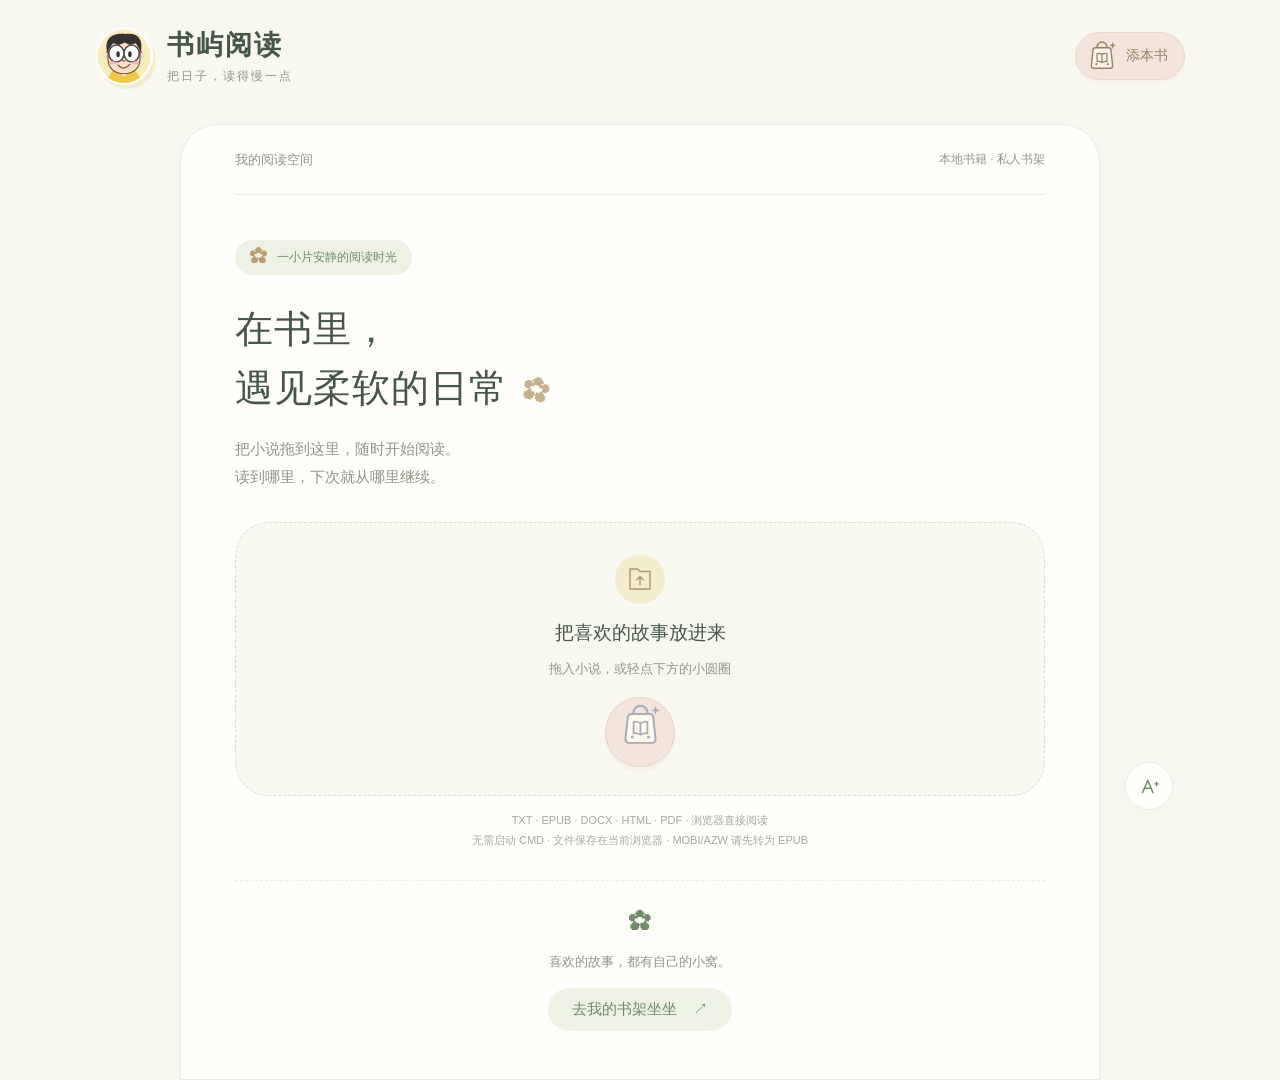
==== reader/index.html @ fbeed9b9 "Publish Shuyu browser-only novel reader with Shujian metadata snapshot" ====
<!doctype html><html lang="zh-CN"><head><meta charset="utf-8"><meta name="viewport" content="width=device-width,initial-scale=1"><title>书屿阅读</title><style>
:root{--bg:#f5f5f7;--page:#fff;--text:#323238;--muted:#919198;--line:#ededf0;--blue:#1b88ee;--hover:#f2f3f5;--width:860px}*{box-sizing:border-box}body{margin:0;background:var(--bg);color:var(--text);font:14px -apple-system,BlinkMacSystemFont,'Segoe UI','Microsoft YaHei',sans-serif}body.dark{--bg:#17181a;--page:#222326;--text:#bcbcc1;--muted:#73737b;--line:#303136;--hover:#2d2e32}body.paper{--bg:#e8e4db;--page:#f6f0e3;--text:#4d473e;--muted:#9b9284;--line:#e7dfce;--hover:#ede5d5}button,input,select{font:inherit;color:inherit}button{cursor:pointer;border:0;background:none}button:focus-visible,a:focus-visible{outline:2px solid var(--blue);outline-offset:4px}input,select{background:var(--page);border:1px solid var(--line);border-radius:6px;padding:11px}button:hover{color:var(--blue)}.topbar{height:72px;max-width:1200px;margin:auto;display:flex;align-items:center;justify-content:space-between;padding:0 32px;color:var(--muted)}.brand{font-size:22px;color:var(--text);font-weight:650;letter-spacing:2px;display:flex;align-items:center;gap:10px}.brand svg{color:#1687ed}.topnav{display:flex;gap:24px;align-items:center}.topnav button{padding:10px 0}.topnav .import{color:var(--blue)}#headerBook{max-width:320px;overflow:hidden;text-overflow:ellipsis;white-space:nowrap;font-size:13px}.sheet{max-width:var(--width);min-height:calc(100vh - 72px);margin:0 auto;background:var(--page);border:1px solid var(--line);border-bottom:0}.sheet-head{height:66px;margin:0 60px;border-bottom:1px solid var(--line);display:flex;align-items:center;justify-content:space-between;color:var(--muted);font-size:12px}.sheet-head span:last-child{font-size:11px}.welcome{padding:74px 72px 50px}.welcome h1{font-size:28px;letter-spacing:1px;font-weight:500;margin:0 0 24px}.welcome p{font-size:16px;line-height:2;color:var(--muted)}.dropzone{border:1px dashed #d6d8df;border-radius:10px;padding:42px 20px;text-align:center;margin:38px 0 18px;cursor:pointer;transition:.2s}.dropzone:hover{border-color:var(--blue);background:var(--hover)}.dropzone svg{color:#a7adb7;margin-bottom:12px}.dropzone b{display:block;font-size:17px;font-weight:500}.dropzone p{font-size:13px;margin:10px 0 20px}.primary{border-radius:24px;padding:12px 27px;background:var(--blue);color:white}.primary:hover{color:white;background:#087add}.format-hint{text-align:center;font-size:11px!important;color:var(--muted);line-height:1.8!important}.library-head{display:flex;align-items:center;justify-content:space-between;border-top:1px solid var(--line);padding:30px 0 20px;margin-top:40px}.library-head h2{font-size:17px;font-weight:500;margin:0}#filter{width:160px;border:0;background:var(--hover);padding:8px 12px;font-size:12px}#shelf{display:grid;grid-template-columns:repeat(3,1fr);gap:28px 22px}.card{min-width:0;position:relative}.cover{height:150px;width:110px;border-radius:2px 5px 5px 2px;background:#74858e;color:#fff;padding:22px 12px 16px 18px;font:19px/1.5 'SimSun',serif;box-shadow:2px 3px 7px #0002;border-left:5px solid #ffffff25;overflow:hidden;cursor:pointer}.card:nth-child(3n+2) .cover{background:#938576}.card:nth-child(3n) .cover{background:#78847a}.card p{font-size:11px;color:var(--muted);margin:12px 0}.card button{padding:0;margin-right:14px;font-size:12px}.card button:last-child{color:var(--muted)}.empty{grid-column:1/-1;color:var(--muted);font-size:13px;padding:10px 0 20px}.library-footer{display:flex;justify-content:space-between;margin-top:40px;color:var(--muted);font-size:12px}#status{font-size:12px;line-height:1.7;color:var(--blue)}#reader{display:none}.book-head{padding:44px 64px 6px}.book-head h2{font-size:25px;font-weight:500;line-height:1.6;margin:0 0 12px}.book-head p{font-size:12px;color:var(--muted)}article{padding:18px 64px 80px;white-space:pre-wrap;overflow-wrap:anywhere;font:20px/1.95 'Microsoft YaHei',sans-serif;letter-spacing:.5px}#rail{position:fixed;left:calc(50% + 458px);top:210px;display:flex;flex-direction:column;gap:16px}.rail-button{width:46px;height:46px;background:var(--page);border:1px solid var(--line);border-radius:50%;color:#8c8e96;display:grid;place-items:center;position:relative}.rail-button svg{width:21px;height:21px}.rail-button:after{content:attr(data-label);position:absolute;left:56px;white-space:nowrap;background:#32343a;color:white;padding:6px 9px;border-radius:4px;font-size:12px;opacity:0;pointer-events:none}.rail-button:hover:after{opacity:1}.reader-only{display:none}.reading .reader-only{display:grid}.reading #headerBook{display:block}.reading .home-only{display:none}#progressbar{height:2px;background:var(--blue);position:fixed;top:0;left:0;z-index:15;width:0}#bottomProgress{position:fixed;bottom:28px;left:calc(50% + 459px);font-size:11px;color:var(--muted);text-align:center;width:46px}.panel{position:fixed;top:90px;left:calc(50% + 120px);width:310px;max-height:75vh;overflow:auto;background:var(--page);border:1px solid var(--line);box-shadow:0 12px 50px #0002;border-radius:10px;z-index:22;padding:24px}.panel[hidden]{display:none}.panel-head{display:flex;justify-content:space-between;align-items:center;margin-bottom:24px;font-size:17px}.panel-head button{font-size:23px;color:var(--muted)}.settings-row{margin:22px 0}.settings-label{color:var(--muted);font-size:12px;margin-bottom:12px}.segmented{display:flex;background:var(--hover);border-radius:7px;padding:4px;gap:4px}.segmented button{flex:1;border-radius:5px;padding:9px}.segmented button:hover{background:var(--page)}.swatches{display:flex;gap:15px}.swatches button{border:1px solid #ccc;width:42px;height:42px;border-radius:50%}.swatches button:nth-child(1){background:white}.swatches button:nth-child(2){background:#f6f0e3}.swatches button:nth-child(3){background:#cfe4d3}.swatches button:nth-child(4){background:#222326}.setting-action{display:block;width:100%;padding:12px 0;text-align:left;border-top:1px solid var(--line)}#chapters button{display:block;text-align:left;width:100%;padding:13px 8px;border-bottom:1px solid var(--line);font-size:13px;line-height:1.7}#chapters button.active{color:var(--blue)}#toc{display:none}#searchPanel input{width:100%}#searchResults button{display:block;text-align:left;padding:14px 0;border-bottom:1px solid var(--line);font-size:13px;line-height:1.8;width:100%}dialog{border:1px solid var(--line);border-radius:12px;background:var(--page);color:var(--text);width:480px;max-width:90vw;padding:28px}dialog::backdrop{background:#0004}dialog h2{font-size:18px;font-weight:500}#notes>div{padding:18px 0;border-bottom:1px solid var(--line);font-size:14px;white-space:pre-wrap;line-height:1.8}#notes button{color:var(--blue);display:block;margin-top:8px}.toast{position:fixed;bottom:45px;left:50%;transform:translateX(-50%);background:#30323ce8;color:white;border-radius:24px;padding:12px 24px;z-index:100;font-size:13px;pointer-events:none;opacity:0;transition:.2s}.toast.show{opacity:1}.dragging:after{content:'松开，开始阅读';position:fixed;inset:16px;border:2px dashed #1b88ee;background:#eef6fff2;display:grid;place-items:center;font-size:26px;color:#1b88ee;z-index:99;border-radius:14px;pointer-events:none}body.green{--bg:#bed4c3;--page:#d3e6d7;--text:#334d3b;--line:#bbd3c1;--hover:#c3dbca}::selection{background:#b9dcff}#selectionNote{position:absolute;background:#333641;color:white;border-radius:8px;padding:10px 18px;z-index:25;box-shadow:0 4px 20px #0002}#selectionNote[hidden]{display:none}@media(min-width:1600px){.topbar{max-width:1400px}}@media(max-width:1100px){#rail{left:auto;right:15px}.sheet{margin-left:32px;margin-right:84px;max-width:none}#bottomProgress{left:auto;right:15px}.panel{left:auto;right:76px}.topbar{padding:0 30px}.welcome{padding:55px 45px}.sheet-head{margin:0 45px}}@media(max-width:650px){.topbar{height:58px;padding:0 18px}.brand{font-size:19px}.topnav{gap:17px;font-size:12px}#headerBook{display:none!important}.sheet{margin:0 0 65px;border:0;min-height:calc(100vh - 58px)}.sheet-head{height:50px;margin:0 24px}.welcome{padding:36px 24px}.welcome h1{font-size:24px}.welcome p{font-size:14px}.dropzone{padding:30px 12px}.book-head{padding:30px 24px 0}article{padding:16px 24px 50px;font-size:18px}#rail{left:0;right:0;top:auto;bottom:0;height:60px;flex-direction:row;justify-content:space-around;align-items:center;gap:0;background:var(--page);border-top:1px solid var(--line);z-index:20}.rail-button{width:40px;height:40px;border:0;background:none}.rail-button:after{display:none}#bottomProgress{display:none}.panel{top:auto;bottom:72px;right:12px;left:12px;width:auto;max-height:70vh}#shelf{gap:25px 12px}.cover{width:95px;height:135px;font-size:17px}.format-hint{font-size:10px!important}.library-footer{gap:15px;font-size:11px}}
.topbar{position:sticky;top:0;z-index:16;background:var(--bg);height:56px;max-width:none;padding:0 40px}.sheet{min-height:calc(100vh - 56px)}#rail{top:auto;bottom:90px}.panel#directoryPanel{top:0;bottom:0;right:0;left:auto;width:min(420px,90vw);max-height:100vh;border-radius:0;padding:32px;z-index:40}#backdrop{position:fixed;inset:0;background:#0007;z-index:35}#backdrop[hidden]{display:none}@media(max-width:650px){.topbar{padding:0 18px}#rail{bottom:0}.panel#directoryPanel{width:88vw}.sheet{min-height:calc(100vh - 56px)}} 
:root{--bg:#f7f8f2;--page:#ffffffd9;--text:#293d36;--muted:#87928b;--line:#e5e9df;--blue:#47775e;--hover:#e9f0e8}body.dark{--bg:#17251f;--page:#22342b;--text:#e2e9df;--muted:#a1b3a7;--line:#3b4a3f;--blue:#8db89c;--hover:#304739}body.paper{--blue:#8a7655}.brand svg{color:var(--blue)}.topnav .import{color:var(--blue)}.sheet{border-radius:28px 28px 0 0;box-shadow:0 12px 40px #29473206}.dropzone{border-radius:26px;border-color:#d6e1d0;background:var(--bg)}.welcome h1{font-family:'SimSun','Songti SC',serif;font-size:34px;letter-spacing:2px}.round-add{width:54px;height:54px;padding:0;border-radius:50%;font-size:32px;line-height:54px;background:var(--blue)}.primary:hover{background:var(--blue);filter:brightness(.95)}.top-add{width:38px;height:38px;border-radius:50%;background:var(--hover);font-size:25px!important;padding:0!important}.rail-button{background:var(--page);border-radius:50%;color:var(--muted)}.panel,dialog{border-radius:24px}.dragging:after{background:#f0f5edf2;color:var(--blue);border-color:var(--blue)}::selection{background:#cddfc6}.text-chunk{content-visibility:auto;contain-intrinsic-size:auto 18000px;white-space:pre-wrap}.text-chunk:first-child{content-visibility:visible}@media(max-width:650px){.sheet{border-radius:22px 22px 0 0}.welcome h1{font-size:28px}}
.topbar{max-width:1208px;margin:0 auto;height:100px;padding:0 24px;border-bottom:1px solid var(--line)}.brand{gap:13px;text-align:left;padding:0;letter-spacing:3px;font-size:25px;font-weight:700}.brandmark{width:46px;height:46px;border-radius:50%;display:grid;place-items:center;background:var(--blue);color:var(--bg);font:23px 'SimSun',serif;letter-spacing:0}.brandwords small{display:block;font-size:10px;font-weight:400;letter-spacing:2px;color:var(--muted);margin-top:4px}.sheet{margin-top:28px}.chapter-nav{display:flex;justify-content:space-between;align-items:center;gap:16px;margin:0 64px;padding:26px 0 55px;border-top:1px solid var(--line)}.chapter-nav button{background:var(--hover);padding:12px 22px;border-radius:30px;color:var(--blue)}.chapter-nav button:disabled{opacity:.35;cursor:default}.chapter-nav span{font-size:12px;color:var(--muted)}article{padding-bottom:38px}@media(max-width:650px){.topbar{height:84px;padding:0 22px}.brand{font-size:21px;letter-spacing:2px}.brandmark{width:40px;height:40px;font-size:21px}.brandwords small{font-size:9px;letter-spacing:1px}.sheet{margin-top:18px}.chapter-nav{margin:0 24px;padding-bottom:30px}.chapter-nav button{padding:10px 15px}.topnav{gap:12px}}
@font-face{font-family:ShuyuWenKai;src:url('https://raw.githubusercontent.com/google/fonts/main/ofl/lxgwwenkaitc/LXGWWenKaiTC-Regular.ttf') format('truetype');font-display:swap}@font-face{font-family:ShuyuNoto;src:url('https://raw.githubusercontent.com/google/fonts/main/ofl/notoserifsc/NotoSerifSC%5Bwght%5D.ttf') format('truetype');font-display:swap;font-weight:100 900}@font-face{font-family:ShuyuMaShan;src:url('https://raw.githubusercontent.com/google/fonts/main/ofl/mashanzheng/MaShanZheng-Regular.ttf') format('truetype');font-display:swap}article{white-space:normal}article p{margin:0 0 .8em;text-indent:var(--indent,2em);white-space:pre-wrap;content-visibility:auto;contain-intrinsic-size:auto 80px}article h3{font:inherit;font-weight:600;text-indent:0;margin:1.3em 0 .8em}
#shelf,#shujianGrid{display:grid;grid-template-columns:repeat(2,minmax(0,1fr));gap:18px}.card{display:flex;gap:18px;background:var(--page);border:1px solid var(--line);border-radius:25px;padding:20px;min-width:0;box-shadow:0 12px 40px #29473206}.cover{flex:0 0 96px;width:96px;height:144px;padding:0;display:grid;place-items:center;border:0;background:#e9eee5;color:var(--text);font-size:16px;overflow:hidden;border-radius:5px}.cover img{width:100%;height:100%;object-fit:cover}.card-info{min-width:0;flex:1}.card-info h3{font-size:15px;line-height:1.6;margin:0 0 7px;overflow-wrap:anywhere}.card-info p{font-size:11px;color:var(--muted);line-height:1.8;margin:5px 0 10px}.card-info button,.card-info a{display:inline-block;margin:5px 8px 0 0;font-size:11px;color:var(--blue);text-decoration:none}.catalog-pages{display:flex;justify-content:center;gap:20px;padding:30px;font-size:12px}.settings-row{display:block!important}.settings-label{display:block;margin-bottom:10px}.panel#settingsPanel{max-height:calc(100vh - 125px);overflow-y:auto}#fontPicker,#leadingPicker{display:block!important;min-height:42px;background:var(--hover);border-color:var(--line)}@media(max-width:800px){#shelf,#shujianGrid{grid-template-columns:1fr}.card{padding:18px}.panel#settingsPanel{max-height:70vh}}
.book-intro{display:-webkit-box;-webkit-line-clamp:3;-webkit-box-orient:vertical;overflow:hidden}.card{min-height:190px}.leading-slider{display:flex;align-items:center;gap:14px}.leading-slider #leadingPicker{appearance:none;-webkit-appearance:none;display:block;width:100%;min-height:0;height:6px;padding:0;border:0;border-radius:8px;background:linear-gradient(to right,var(--blue) 0%,var(--blue) var(--range-fill,38%),var(--hover) var(--range-fill,38%),var(--hover) 100%);cursor:pointer;flex:1}.leading-slider #leadingPicker::-webkit-slider-thumb{appearance:none;-webkit-appearance:none;width:18px;height:18px;border-radius:50%;background:var(--blue);border:3px solid var(--page);box-shadow:0 1px 5px #0002}.leading-slider #leadingPicker::-moz-range-thumb{width:13px;height:13px;border-radius:50%;background:var(--blue);border:3px solid var(--page)}#leadingValue{font-size:12px;color:var(--blue);white-space:nowrap;min-width:58px;text-align:right}.range-labels{display:flex;justify-content:space-between;color:var(--muted);font-size:10px;margin-top:14px}

/* Soft circular interface. These theme definitions intentionally take precedence. */
:root{--bg:#f8f8f1;--page:#fffefa;--text:#455548;--muted:#8c9787;--line:#e8ecdf;--blue:#708c68;--hover:#edf2e5;--petal:#f4e4dc;--sun:#f4edcd;--ui-font:'ShuyuWenKai','Microsoft YaHei',sans-serif}body{font-family:var(--ui-font);font-size:15px;background:var(--bg);color:var(--text)}body.paper{--bg:#f2eadb;--page:#fff7e9;--text:#625344;--muted:#a0917d;--line:#eadeca;--blue:#a8875e;--hover:#f1e5d1;--petal:#f4dfce;--sun:#f0e3bf}body.green{--bg:#e4eddf;--page:#f3f8ed;--text:#40553f;--muted:#85967d;--line:#dce7d4;--blue:#728e64;--hover:#e4efdc;--petal:#eae7d3;--sun:#e9edce}
.topbar{max-width:1150px;height:112px;border:0;padding:0 30px;background:var(--bg)}.brand{font-family:var(--ui-font);font-size:27px;letter-spacing:2px;font-weight:600;gap:14px}.brandmark{width:58px;height:58px;border-radius:50%;background:var(--hover);color:var(--blue);position:relative;border:1px solid var(--line);box-shadow:5px 4px 0 var(--sun)}.brandmark svg{color:inherit}.brandwords small{font-size:12px;letter-spacing:2px;margin-top:5px}.topnav{gap:14px}.topnav>button{background:var(--hover);padding:10px 22px;border-radius:40px;color:var(--blue);font-size:14px}.topnav .top-add{width:44px;height:44px;background:var(--petal);font-size:29px!important;color:var(--text);box-shadow:none}.topnav button:hover{transform:translateY(-2px)}#headerBook{font-size:14px;color:var(--muted)}.sheet{max-width:920px;border-radius:38px 38px 0 0;border:1px solid var(--line);margin-top:12px;box-shadow:0 12px 60px #576e3e05;overflow:hidden}.sheet-head{margin:0 54px;height:70px;font-size:13px}.sheet-head span:last-child{font-size:12px}.welcome{position:relative;padding:45px 54px 48px}.welcome-tag{display:inline-flex;align-items:center;gap:9px;font-size:12px;color:var(--blue);background:var(--hover);padding:7px 15px;border-radius:30px}.welcome-tag span{font-size:18px;color:#b69d72}.welcome h1{font-family:var(--ui-font);font-size:38px;line-height:1.55;letter-spacing:1px;margin:25px 0 17px;font-weight:500}.title-flower{font-size:27px;color:#c5b08f;display:inline-block;transform:rotate(15deg);margin-left:15px}.welcome>p{font-size:15px;line-height:1.9}.dropzone{border:1px dashed #d7dfc8;border-radius:34px;background:var(--bg);padding:31px 20px 28px;margin:30px 0 15px}.dropzone>svg{background:var(--sun);padding:10px;box-sizing:content-box;width:30px;height:30px;border-radius:50%;color:#a89c6f;margin-bottom:13px}.dropzone b{font-size:19px;font-weight:400}.dropzone p{font-size:13px;margin-bottom:15px}.round-add{background:var(--blue);width:52px;height:52px;line-height:52px;font-size:30px;box-shadow:0 5px 0 #435e3f10}.round-add:hover{transform:rotate(90deg);background:var(--blue)}.format-hint{font-size:11px!important;opacity:.8}.library-head{margin-top:32px;padding:28px 0 22px}.library-head h2{font-size:22px;font-weight:400}.library-head h2:before{content:'◌';color:var(--blue);margin-right:9px}#filter{border-radius:30px;padding:10px 16px;font-size:12px;background:var(--hover)}#shelf{gap:18px}.card{border-radius:28px;background:var(--page);padding:20px;gap:17px;transition:transform .2s,border-color .2s}.card:hover{transform:translateY(-3px);border-color:#cad8bd}.cover{border-radius:8px 14px 14px 8px;background:var(--hover);box-shadow:3px 4px 0 var(--hover);font-family:var(--ui-font)}.card-info h3{font-family:var(--ui-font);font-size:18px;font-weight:500}.card-info p{font-family:var(--ui-font);font-size:12px}.card-info button{border-radius:30px;padding:7px 12px;background:var(--hover);margin:7px 5px 0 0}.card-info button:last-child{background:none;padding:7px 5px;color:var(--muted)}.library-footer{font-size:12px}.library-footer button{border-radius:30px;background:var(--hover);padding:8px 15px}#metadataStatus{line-height:1.8}#metadataStatus+button{padding:7px 12px;border:1px dashed var(--line);border-radius:24px}.book-head{padding:38px 64px 4px}.book-head h2{font-family:var(--ui-font);font-size:28px;font-weight:500}.book-head p{font-family:var(--ui-font);font-size:13px}article{color:var(--text)}.chapter-nav button{font-family:var(--ui-font);border:1px solid var(--line);border-radius:40px;padding:13px 25px;font-size:15px}.rail-button{width:48px;height:48px;background:var(--page);border:1px solid var(--line);color:var(--blue);box-shadow:0 5px 15px #56683a06;transition:transform .2s,background .2s}.rail-button:hover{transform:translateY(-3px);background:var(--hover)}.rail-button svg{stroke-width:1.6;width:21px;height:21px}.rail-button:after{border-radius:24px;font-family:var(--ui-font);background:var(--text)}#rail{gap:15px;left:calc(50% + 485px);bottom:90px}#bottomProgress{left:calc(50% + 485px);width:48px}.panel{font-family:var(--ui-font);border-radius:30px;padding:26px;background:var(--page);border:1px solid var(--line);box-shadow:0 15px 50px #293c2912}.panel-head{font-size:22px;margin-bottom:24px}.panel-head button{border-radius:50%;background:var(--hover);width:32px;height:32px;font-size:22px;display:grid;place-items:center}.settings-row{padding:16px 0;margin:0;border-top:1px dashed var(--line)}.settings-label{font-size:13px;color:var(--muted);margin-bottom:13px}.segmented{border-radius:30px;padding:5px;background:var(--hover);gap:5px}.segmented button{border-radius:30px;font-size:16px}.segmented button:hover{background:var(--page)}#fontPicker{border-radius:25px;background:var(--hover);padding:12px 16px;font-size:14px;border:0}input[type=number]{border-radius:30px;background:var(--hover);border:0}.swatches{gap:16px}.swatches button{width:42px;height:42px;border:3px solid var(--page);outline:1px solid var(--line);box-shadow:0 3px 8px #00000008;transition:transform .2s}.swatches button:hover{transform:scale(1.12)}.swatches button:nth-child(1){background:#fffefa}.swatches button:nth-child(2){background:#f2e5cd}.swatches button:nth-child(3){background:#d4e5cb}.swatches button:nth-child(4){background:#000}.setting-action{border-radius:30px;border:0;background:var(--hover);padding:10px 17px;margin-top:10px;font-size:14px}.leading-slider #leadingPicker{height:7px}.leading-slider #leadingPicker::-webkit-slider-thumb{width:21px;height:21px;box-shadow:0 1px 8px #0002}.leading-slider output{font-size:13px}#searchPanel input{border-radius:26px;background:var(--hover);border:0}.toast{font-family:var(--ui-font)}#chapters button{border-radius:18px;border:0;padding:13px 16px;margin:4px 0;font-size:14px}#chapters button:hover{background:var(--hover)}.dragging:after{border-radius:40px;background:#f4f8f0f5;color:#708c68;border-color:#9aae8f}.reading .welcome-tag{display:none}
/* Pure black night theme: no green surfaces or green text. */
body.dark{--bg:#000;--page:#000;--text:#fff;--muted:#b7b7b7;--line:#272727;--blue:#fff;--hover:#171717;--petal:#1b1b1b;--sun:#181818;background:#000;color:#fff}body.dark .topbar,body.dark .sheet,body.dark article,body.dark .panel,body.dark .card{background:#000;color:#fff}body.dark .brandmark{background:#151515;color:#fff;border-color:#333;box-shadow:5px 4px 0 #202020}body.dark .topnav button,body.dark .topnav .import{background:#191919;color:#fff}body.dark .welcome-tag,body.dark .dropzone{background:#101010;color:#fff;border-color:#333}body.dark .title-flower,body.dark .welcome-tag span{color:#ccc}body.dark .dropzone>svg{background:#202020;color:#fff}body.dark .round-add{background:#fff;color:#000;box-shadow:none}body.dark .card:hover{border-color:#555}body.dark .rail-button{background:#101010;color:#fff;border-color:#333;box-shadow:none}body.dark .rail-button:hover{background:#232323}body.dark .rail-button:after{background:#fff;color:#000}body.dark .chapter-nav button{background:#171717;color:#fff}body.dark .setting-action,body.dark #fontPicker,body.dark #filter,body.dark .segmented,body.dark input{background:#171717;color:#fff}body.dark .settings-label,body.dark .book-head p,body.dark .card-info p{color:#b7b7b7}body.dark .swatches button{border-color:#000;outline-color:#555}body.dark .dragging:after{background:#000f;color:#fff;border-color:#777}body.dark ::selection{background:#555;color:#fff}body.dark #progressbar{background:#fff}
@media(min-width:1600px){.topbar{max-width:1150px}}@media(max-width:1150px){#rail{left:auto;right:16px}#bottomProgress{left:auto;right:16px}.sheet{margin-left:32px;margin-right:86px;max-width:none}}@media(max-width:650px){.topbar{height:95px;padding:0 22px}.brand{font-size:24px;gap:10px}.brandmark{width:49px;height:49px}.brandwords small{font-size:10px;letter-spacing:1px}.topnav>button{font-size:12px;padding:8px 13px}.topnav{gap:8px}.topnav .top-add{width:37px;height:37px}.sheet{margin:8px 10px 78px;border-radius:30px;border-bottom:1px solid var(--line)}.sheet-head{margin:0 24px;height:58px;font-size:12px}.sheet-head span:last-child{font-size:10px}.welcome{padding:30px 24px}.welcome h1{font-size:31px}.welcome-tag{font-size:11px}.welcome>p{font-size:14px}.dropzone{border-radius:28px;padding:26px 15px}.dropzone b{font-size:18px}.book-head{padding:28px 24px 4px}.book-head h2{font-size:25px}article{padding:16px 24px 30px}#rail{left:16px;right:16px;bottom:12px;height:58px;border-radius:35px;border:1px solid var(--line);background:var(--page);padding:0 10px;gap:0;box-shadow:0 4px 25px #00000008}.rail-button{border:0;background:none;box-shadow:none;width:42px;height:42px}body.dark #rail{background:#000;border-color:#333}body.dark .rail-button{background:none}.panel{border-radius:30px;bottom:84px;right:14px;left:14px}.panel#settingsPanel{max-height:70vh}.chapter-nav{margin:0 24px}.chapter-nav button{font-size:13px;padding:10px 17px}.card{border-radius:24px}.library-head h2{font-size:21px}.library-footer{gap:8px;font-size:10px}.library-footer button{font-size:11px;padding:6px 10px}}
@media(prefers-reduced-motion:reduce){*{scroll-behavior:auto!important;transition:none!important}}
#shelfPage[hidden]{display:none!important}.shelf-page-inner{padding:35px 54px 48px}.shelf-page-heading{text-align:center;padding:6px 0 20px}.shelf-page-heading>span{display:grid;place-items:center;margin:0 auto 16px;width:55px;height:55px;border-radius:50%;background:var(--sun);color:var(--blue);font-size:29px}.shelf-page-heading h1{font:34px/1.5 var(--ui-font);margin:0 0 10px;letter-spacing:2px;font-weight:500}.shelf-page-heading p{color:var(--muted);font-size:14px}.shelf-page-inner .library-head{margin-top:12px}.home-library-link{text-align:center;border-top:1px dashed var(--line);margin-top:30px;padding-top:28px;color:var(--muted)}.home-little-flower{color:var(--blue);font-size:23px}.home-library-link p{font-size:13px}.home-library-link button{background:var(--hover);color:var(--blue);padding:12px 24px;border-radius:30px}.home-library-link button span{margin-left:12px}.topnav .top-add{width:auto;height:48px!important;display:flex;align-items:center;gap:6px;padding:0 16px 0 8px!important;border-radius:30px;background:var(--petal);color:#9c7d65;border:1px solid #ead9cd;box-shadow:0 3px 0 #cfb9a31a}.top-add svg{width:36px;height:36px}.import-label{font-size:14px;white-space:nowrap;font-family:var(--ui-font)}.round-add{width:70px;height:70px;display:inline-grid;place-items:center;background:var(--petal);color:#9c7d65;border:1px solid #e4d2c3;--bag-fill:#fff9ee;box-shadow:0 5px 0 #dac8b326}.round-add svg{width:51px;height:51px}.round-add:hover{transform:rotate(-7deg) translateY(-2px);background:var(--petal)}body.dark .top-add,body.dark .round-add{--bag-fill:#151515;background:#191919;color:#fff;border-color:#444;box-shadow:none}.topnav .top-add:hover{transform:rotate(-3deg)}@media(max-width:650px){.shelf-page-inner{padding:26px 24px 35px}.shelf-page-heading h1{font-size:29px}.topnav .top-add{width:45px;height:45px!important;padding:0!important;justify-content:center}.top-add svg{width:34px;height:34px}.import-label{display:none}.round-add{width:65px;height:65px}.round-add svg{width:47px;height:47px}.shelf-page-inner .library-head{gap:10px}.shelf-page-inner #filter{width:140px}}

body.pink{--bg:#fff0f4;--page:#fff8fa;--text:#72535e;--muted:#aa8794;--line:#f1dce5;--blue:#c2879f;--hover:#f9e3ec;--petal:#f7d5e2;--sun:#f9e0e8}body.lavender{--bg:#f3effb;--page:#fcf9ff;--text:#625575;--muted:#9c8dac;--line:#e8dff2;--blue:#a38abd;--hover:#eee5f6;--petal:#e9dcf4;--sun:#f0e5f8}body.peach{--bg:#fff2e9;--page:#fffaf3;--text:#785e4f;--muted:#b29480;--line:#f0dfce;--blue:#c79a79;--hover:#faeada;--petal:#f8ddc9;--sun:#fae8cf}body.sky{--bg:#edf5fa;--page:#f8fcff;--text:#536a77;--muted:#8aa1b0;--line:#dceaf2;--blue:#89adbd;--hover:#e0eff5;--petal:#dceaf4;--sun:#e7f1f6}.swatches{display:grid;grid-template-columns:repeat(4,42px);gap:15px 20px}.swatches button:nth-child(4){background:#f6dce7}.swatches button:nth-child(5){background:#e6dbf3}.swatches button:nth-child(6){background:#f9e0cc}.swatches button:nth-child(7){background:#dcecf5}.swatches button:nth-child(8){background:#000}.swatches button[aria-pressed=true]{outline:2px solid var(--blue);outline-offset:3px}.leading-slider{gap:10px}.leading-slider input[type=range]{appearance:none;-webkit-appearance:none;width:100%;min-height:0!important;height:7px!important;padding:0!important;border:0;border-radius:10px;background:linear-gradient(to right,var(--blue) 0%,var(--blue) var(--range-fill,25%),var(--hover) var(--range-fill,25%),var(--hover) 100%);flex:1;min-width:0;cursor:pointer}.leading-slider input[type=range]::-webkit-slider-thumb{appearance:none;-webkit-appearance:none;width:21px;height:21px;border-radius:50%;background:var(--blue);border:3px solid var(--page);box-shadow:0 1px 8px #0002}.leading-slider input[type=range]::-moz-range-thumb{width:15px;height:15px;border-radius:50%;background:var(--blue);border:3px solid var(--page)}.leading-slider .range-number{width:77px!important;min-width:77px;flex:0 0 77px;padding:9px 8px;border:1px solid var(--line);border-radius:22px;font-size:13px;text-align:center;background:var(--hover);color:var(--text)}.range-unit{font-size:12px;color:var(--muted);white-space:nowrap}.range-number:focus{outline:2px solid var(--blue);outline-offset:2px}body.pink .topnav .top-add,body.pink .round-add{color:#b67591;--bag-fill:#fff9fb;border-color:#eed2df}body.lavender .topnav .top-add,body.lavender .round-add{color:#967bad;--bag-fill:#fcf8ff;border-color:#e3d4ee}body.sky .topnav .top-add,body.sky .round-add{color:#7d9eaf;--bag-fill:#f9fcff;border-color:#d3e4ed}.swatches button{position:relative}.swatches button:hover:after{content:attr(title);position:absolute;top:46px;left:50%;transform:translateX(-50%);white-space:nowrap;font-size:10px;color:var(--muted);z-index:2}
.swatches{grid-template-columns:repeat(4,minmax(0,1fr));gap:16px 10px;padding:3px 0 6px}.swatches button{width:100%;height:72px!important;border:0!important;outline:none!important;box-shadow:none!important;border-radius:16px!important;background:transparent!important;position:relative;display:flex;flex-direction:column;align-items:center;justify-content:flex-start;padding:0;gap:8px;transform:none!important}.swatches button:before{content:'';display:block;flex:0 0 38px;width:38px;height:38px;border-radius:50%;border:3px solid var(--page);outline:1px solid var(--line);box-shadow:0 2px 5px #00000008}.swatches button:after,.swatches button:hover:after{content:attr(aria-label);position:static;display:block;transform:none;white-space:nowrap;font-size:11px;line-height:18px;color:var(--muted);z-index:auto}.swatches button:nth-child(1):before{background:#fffefa}.swatches button:nth-child(2):before{background:#f2e5cd}.swatches button:nth-child(3):before{background:#d4e5cb}.swatches button:nth-child(4):before{background:#f6dce7}.swatches button:nth-child(5):before{background:#e6dbf3}.swatches button:nth-child(6):before{background:#f9e0cc}.swatches button:nth-child(7):before{background:#dcecf5}.swatches button:nth-child(8):before{background:#000}.swatches button[aria-pressed=true]:before{outline:2px solid var(--blue);outline-offset:2px}.swatches button[aria-pressed=true]:after{color:var(--blue)}.swatches button:hover:before{outline:2px solid var(--blue)}
.character-avatar{overflow:hidden;background:none!important;box-shadow:3px 4px 0 var(--sun);padding:0;border:2px solid var(--page)}.character-avatar svg{width:100%;height:100%;display:block}.shelf-page-inner .library-head{border:0;background:var(--hover);border-radius:26px;padding:15px 18px;gap:15px;margin:15px 0 22px;flex-wrap:wrap}.shelf-tools-title{display:flex;align-items:center;gap:9px;flex-wrap:wrap}.shelf-tools-title h2{font:18px var(--ui-font);margin:0}.shelf-tools-title h2:before{display:none}.shelf-dot{width:9px;height:9px;border-radius:50%;background:var(--blue);box-shadow:0 0 0 4px var(--page);margin:0 4px}.book-count{font-size:11px;color:var(--blue);background:var(--page);padding:4px 11px;border-radius:24px;white-space:nowrap}.shelf-page-inner #filter{background:var(--page);border:1px solid var(--line);font-size:12px;width:166px}.shelf-page-inner #filter::placeholder{color:var(--muted)}@media(max-width:650px){.shelf-page-inner .library-head{padding:14px;border-radius:24px}.shelf-page-inner #filter{width:100%}.shelf-tools-title h2{font-size:17px}}
</style></head><body><div id="backdrop" hidden onclick="closePanels()"></div><div id="progressbar"></div><header class="topbar"><button class="brand" onclick="home()" aria-label="返回首页"><span class="brandmark character-avatar"><svg xmlns="http://www.w3.org/2000/svg" viewBox="0 0 64 64" role="img" aria-label="大雄头像"><circle cx="32" cy="32" r="31" fill="#f8edbd"/><path d="M12 64c1-12 9-18 20-18s19 6 20 18" fill="#f0c64a"/><path d="m24 49 8 7 8-7" fill="white"/><ellipse cx="12" cy="31" rx="4" ry="6" fill="#ffdbc1"/><ellipse cx="52" cy="31" rx="4" ry="6" fill="#ffdbc1"/><path d="M13 24c0-14 38-15 38 0v11c0 12-8 18-19 18S13 47 13 35z" fill="#ffdfc7" stroke="#654e48" stroke-width="1.3"/><path d="M12 27C8 9 21 4 34 6c15-2 21 7 18 21l-6-10-7 2-6-3-7 3-7-2z" fill="#37312f"/><g fill="white" stroke="#4d4543" stroke-width="1.7"><ellipse cx="23" cy="29" rx="9" ry="10"/><ellipse cx="41" cy="29" rx="9" ry="10"/><path d="M14 27h-3m21 1h1m17-1h3"/></g><ellipse cx="25" cy="30" rx="2" ry="3.6" fill="#302a29"/><ellipse cx="39" cy="30" rx="2" ry="3.6" fill="#302a29"/><path d="M31 34q-3 4 2 4m-8 5q7 7 14-1" fill="none" stroke="#74534c" stroke-width="1.5" stroke-linecap="round"/><ellipse cx="18" cy="40" rx="4" ry="2" fill="#f5b3a3"/><ellipse cx="46" cy="40" rx="4" ry="2" fill="#f5b3a3"/></svg></span><span class="brandwords">书屿阅读<small>把日子，读得慢一点</small></span></button><span id="headerBook"></span><nav class="topnav"><button class="import top-add" aria-label="导入书籍" title="给书架添一本小故事" onclick="$('file').click()"><svg viewBox="0 0 44 44" fill="none" aria-hidden="true"><path d="M16 13v-2a6 6 0 0 1 12 0v2" stroke="currentColor" stroke-width="1.8" stroke-linecap="round"/><path d="M11 15a3 3 0 0 1 3-3h16a3 3 0 0 1 3 3l2 19a3 3 0 0 1-3 3H12a3 3 0 0 1-3-3z" fill="var(--bag-fill,#fff8ed)" stroke="currentColor" stroke-width="1.7"/><path d="M16 19c2-1 4 0 6 1 2-1 4-2 6-1v10c-2-1-4 0-6 1-2-1-4-2-6-1zM22 20v10" stroke="currentColor" stroke-width="1.5" stroke-linejoin="round"/><circle cx="15" cy="32" r="1.3" fill="currentColor"/><circle cx="29" cy="32" r="1.3" fill="currentColor"/><path d="m35 5 1 3 3 1-3 1-1 3-1-3-3-1 3-1z" fill="currentColor"/></svg><span class="import-label">添本书</span></button></nav></header><input type="file" id="file" multiple hidden accept=".txt,.md,.html,.htm,.json,.epub,.docx,.pdf,.mobi,.azw,.azw3,.rtf,.fb2"><main class="sheet"><section id="library"><div class="sheet-head"><span>我的阅读空间</span><span>本地书籍 · 私人书架</span></div><div class="welcome"><div class="welcome-tag"><span>✿</span> 一小片安静的阅读时光</div><h1>在书里，<br>遇见柔软的日常<span class="title-flower">✿</span></h1><p>把小说拖到这里，随时开始阅读。<br>读到哪里，下次就从哪里继续。</p><div class="dropzone" onclick="$('file').click()" role="button" tabindex="0" onkeydown="if(event.key==='Enter'||event.key===' '){event.preventDefault();$('file').click()}"><svg width="42" height="42" viewBox="0 0 24 24" fill="none" stroke="currentColor" stroke-width="1.2"><path d="M4 4h6l2 2h8v14H4zM12 10v7m-3-4 3-3 3 3"/></svg><b>把喜欢的故事放进来</b><p>拖入小说，或轻点下方的小圆圈</p><button class="primary round-add" aria-label="添加小说" onclick="event.stopPropagation();$('file').click()"><svg viewBox="0 0 44 44" fill="none" aria-hidden="true"><path d="M16 13v-2a6 6 0 0 1 12 0v2" stroke="currentColor" stroke-width="1.8" stroke-linecap="round"/><path d="M11 15a3 3 0 0 1 3-3h16a3 3 0 0 1 3 3l2 19a3 3 0 0 1-3 3H12a3 3 0 0 1-3-3z" fill="var(--bag-fill,#fff8ed)" stroke="currentColor" stroke-width="1.7"/><path d="M16 19c2-1 4 0 6 1 2-1 4-2 6-1v10c-2-1-4 0-6 1-2-1-4-2-6-1zM22 20v10" stroke="currentColor" stroke-width="1.5" stroke-linejoin="round"/><circle cx="15" cy="32" r="1.3" fill="currentColor"/><circle cx="29" cy="32" r="1.3" fill="currentColor"/><path d="m35 5 1 3 3 1-3 1-1 3-1-3-3-1 3-1z" fill="currentColor"/></svg></button></div><p class="format-hint">TXT · EPUB · DOCX · HTML · PDF · 浏览器直接阅读<br>无需启动 CMD · 文件保存在当前浏览器 · MOBI/AZW 请先转为 EPUB</p><div id="status" role="status"></div><div class="home-library-link"><span class="home-little-flower">✿</span><p>喜欢的故事，都有自己的小窝。</p><button onclick="showShelf()">去我的书架坐坐 <span>↗</span></button></div></div></section><section id="shelfPage" hidden><div class="sheet-head"><span>我的私人书架</span><button onclick="home()">← 回首页</button></div><div class="shelf-page-inner"><div class="shelf-page-heading"><span>✿</span><h1>故事的小窝</h1><p>每一本喜欢的书，都好好放在这里。</p></div><div class="library-head"><div class="shelf-tools-title"><span class="shelf-dot"></span><h2>藏好的故事</h2></div><input id="filter" placeholder="搜索书架" aria-label="搜索书架" oninput="draw()"></div><div style="display:flex;align-items:center;gap:12px;font-size:11px;color:var(--muted);margin-bottom:18px"><span id="metadataStatus" role="status">正在检查书间数据连接…</span><button onclick="matchBookCovers()" style="color:var(--blue)">重新匹配封面与简介</button></div><div id="shelf"></div><div class="library-footer"><span>书籍与阅读记录保存在当前浏览器</span><button onclick="backup()">备份书架 ↗</button></div></div></section><section id="reader"><div class="sheet-head"><span id="chapterLabel">正文</span><span id="readingInfo"></span></div><div class="book-head"><h2 id="title"></h2><p id="chapterMeta"></p></div><article id="text"></article><nav class="chapter-nav" aria-label="章节翻页"><button id="previousChapter" onclick="turnChapter(-1)">← 上一章</button><span id="chapterNumber"></span><button id="nextChapter" onclick="turnChapter(1)">下一章 →</button></nav></section></main><nav id="rail" aria-label="阅读工具"><button class="rail-button reader-only" data-label="目录" aria-label="目录" onclick="togglePanel('directoryPanel')" data-icon="list"></button><button class="rail-button reader-only" data-label="搜索" aria-label="搜索正文" onclick="togglePanel('searchPanel')" data-icon="search"></button><button class="rail-button" data-label="阅读设置" aria-label="阅读设置" onclick="togglePanel('settingsPanel')" data-icon="settings"></button><button class="rail-button reader-only" data-label="回到顶部" aria-label="回到顶部" onclick="goTop()" data-icon="up"></button></nav><div id="bottomProgress" class="reader-only">0%</div><section class="panel" id="directoryPanel" hidden><div class="panel-head">目录<button onclick="closePanels()" aria-label="关闭目录">×</button></div><select id="toc" aria-label="章节"></select><div id="chapters"></div></section><section class="panel" id="searchPanel" hidden><div class="panel-head">搜索正文<button onclick="closePanels()" aria-label="关闭搜索">×</button></div><input id="find" placeholder="输入关键词，按回车搜索" aria-label="搜索正文" onkeydown="if(event.key==='Enter')searchText(this.value)"><div id="searchResults"></div></section><section class="panel" id="settingsPanel" hidden><div class="panel-head"><span>✿ 阅读小偏好</span><button onclick="closePanels()" aria-label="关闭设置">×</button></div><div class="settings-row"><div class="settings-label">字号 <span id="fontValue">20</span></div><div class="segmented"><button onclick="resize(-1)">A−</button><button onclick="setFont(20)">默认</button><button onclick="resize(1)">A＋</button></div></div><div class="settings-row"><div class="settings-label">今天想用哪种底色</div><div class="swatches"><button onclick="setTheme('')" aria-label="白色" title="奶白日光"></button><button onclick="setTheme('paper')" aria-label="纸页" title="暖暖纸页"></button><button onclick="setTheme('green')" aria-label="护眼" title="薄荷护眼"></button><button onclick="setTheme('pink')" aria-label="浅粉" title="草莓奶昔"></button><button onclick="setTheme('lavender')" aria-label="淡紫" title="薰衣草"></button><button onclick="setTheme('peach')" aria-label="蜜桃" title="蜜桃乌龙"></button><button onclick="setTheme('sky')" aria-label="雾蓝" title="晴空"></button><button onclick="setTheme('dark')" aria-label="夜间" title="纯黑夜间"></button></div><select id="theme" hidden><option value="">白色</option><option value="paper">纸页</option><option value="green">护眼</option><option value="pink">浅粉</option><option value="lavender">淡紫</option><option value="peach">蜜桃</option><option value="sky">雾蓝</option><option value="dark">夜间</option></select></div><div class="settings-row"><div class="settings-label">阅读字体（可下拉选择）</div><select id="fontPicker" aria-label="阅读字体" onchange="setTypeface(this.value)" style="width:100%"><option value="sans">微软雅黑</option><option value="serif">宋体</option><option value="kai">楷体</option><option value="fang">仿宋</option><option value="wenkai">霞鹜文楷 TC · 本地字体</option><option value="noto">Noto Serif SC · 本地字体</option><option value="mashan">马善政楷书 · 本地字体</option></select></div><div class="settings-row"><div class="settings-label">行间距</div><div class="leading-slider"><input id="leadingPicker" aria-label="行间距" type="range" min="1" max="3.5" step="0.01" value="1.95" oninput="setLeading(this.value)"><input id="leadingNumber" class="range-number" aria-label="行间距数值" type="number" min="1" max="3.5" step="0.01" value="1.95" oninput="syncNumber('leading',this.value)" onchange="setLeading(this.value)"><span class="range-unit">倍</span></div><div class="range-labels"><span>紧凑 1.00</span><span>宽松 3.50</span></div></div><div class="settings-row"><label class="settings-label" for="indentChars">首行缩进（字符）</label><div class="leading-slider"><input id="indentSlider" aria-label="首行缩进滑条" type="range" min="0" max="8" step="0.1" value="2" oninput="setIndent(this.value)"><input id="indentChars" class="range-number" aria-label="首行缩进字符数" type="number" min="0" max="8" step="0.1" value="2" oninput="syncNumber('indent',this.value)" onchange="setIndent(this.value)"><span class="range-unit">字</span></div><div class="range-labels"><span>不缩进 0</span><span>8 字</span></div></div><button class="setting-action" onclick="speak()">朗读 / 停止朗读</button><button class="setting-action" onclick="exportTxt()">导出本书 TXT</button></section><div id="toast" class="toast" role="status"></div><script src="./vendor/jszip.min.js"></script><script>
/* ==========================================================================
   书屿阅读 — 阅读内核
   针对超大 TXT（几十 MB / 上百万行）做了三件事：
   1. 导入时清洗 HTML 标签（<br/> 变换行，其余标签去掉，实体解码）；
   2. 章节识别失败或单章过大时，按行切成若干"分段"，一次只渲染一小块；
   3. 正文与书籍信息分表存储，翻页保存只写进度，不再每次重写十几 MB。
   ========================================================================== */

var $ = function (id) { return document.getElementById(id); };

var PAGE_SIZE = 30000;      // 单段最多渲染的字符数
var MAX_PART_LINES = 800;   // 单段最多渲染的行数
var MAX_LINE_CHARS = 1200;  // 单行超长时强制折行，避免一个 <p> 里塞几十万字
var DB_NAME = 'mohai-reader';
var DB_VERSION = 2;
var db = null;
var books = [];
var current = null;
var chapterList = [];
var chapterIndex = 0;
var dbLoaded = false;
var font = Number(localStorage.mohaiFont) || 20;
var saveTimer = null;

/* ------------------------------------------------------------------ 存储 */

function upgradeDatabase(req, event) {
  var d = req.result;
  var tx = req.transaction;
  if (!d.objectStoreNames.contains('books')) d.createObjectStore('books', { keyPath: 'id' });
  if (!d.objectStoreNames.contains('contents')) d.createObjectStore('contents', { keyPath: 'id' });
  if (event.oldVersion === 1) {
    try { $('status').textContent = '正在整理书架数据（首次升级，请稍候）…'; } catch (e) { }
    /* 旧版把整本正文塞在 books 记录里，升级时搬到 contents，避免每次翻页重写十几 MB */
    var store = tx.objectStore('books');
    var contents = tx.objectStore('contents');
    var cursor = store.openCursor();
    cursor.onsuccess = function () {
      var c = cursor.result;
      if (!c) return;
      var value = c.value;
      if (value && typeof value.content === 'string') {
        contents.put({ id: value.id, text: value.content });
        delete value.content;
        c.update(value);
      }
      c.continue();
    };
  }
}

var openDB = new Promise(function (resolve, reject) {
  var req = indexedDB.open(DB_NAME, DB_VERSION);
  req.onupgradeneeded = function (e) { upgradeDatabase(req, e); };
  req.onsuccess = function () { resolve(req.result); };
  req.onerror = function () { reject(req.error || new Error('书架无法打开')); };
  req.onblocked = function () { reject(new Error('书架被其它标签页占用，请关闭其它阅读页后刷新')); };
});

var ready = openDB.then(function (d) {
  db = d;
  return new Promise(function (resolve, reject) {
    var req = db.transaction('books').objectStore('books').getAll();
    req.onsuccess = function () {
      books = req.result || [];
      dbLoaded = true;
      document.dispatchEvent(new Event('shuyu-books-ready'));
      draw();
      var last = books.filter(function (b) { return b.id === localStorage.shuyuLast; })[0];
      if (location.hash === '#shelf') showShelf();
      else if (last) read(last);
      else $('status').textContent = '';
      resolve();
    };
    req.onerror = function () { reject(req.error); };
  });
}).catch(function (e) {
  toast('书架存储不可用：' + (e && e.message ? e.message : e));
  throw e;
});

function idbPut(store, value) {
  return new Promise(function (resolve, reject) {
    var tx = db.transaction(store, 'readwrite');
    tx.objectStore(store).put(value);
    tx.oncomplete = function () { resolve(); };
    tx.onerror = function () { reject(tx.error); };
  });
}

function idbGet(store, key) {
  return new Promise(function (resolve, reject) {
    var tx = db.transaction(store);
    var req = tx.objectStore(store).get(key);
    tx.oncomplete = function () { resolve(req.result); };
    tx.onerror = function () { reject(tx.error); };
  });
}

function idbDelete(store, key) {
  return new Promise(function (resolve, reject) {
    var tx = db.transaction(store, 'readwrite');
    tx.objectStore(store).delete(key);
    tx.oncomplete = function () { resolve(); };
    tx.onerror = function () { reject(tx.error); };
  });
}

/* 只保存书籍信息与进度，正文永远不进 books 表 */
function save(b) {
  if (!db) return Promise.reject(new Error('书架还没准备好'));
  var meta = {};
  for (var k in b) if (k !== 'content') meta[k] = b[k];
  return idbPut('books', meta);
}

function saveContent(id, text) {
  if (!db) return Promise.reject(new Error('书架还没准备好'));
  return idbPut('contents', { id: id, text: text });
}

function loadContent(id) {
  if (!db) return Promise.resolve(undefined);
  return idbGet('contents', id).then(function (rec) { return rec ? rec.text : undefined; });
}

function scheduleSave(delay) {
  if (!current) return;
  clearTimeout(saveTimer);
  saveTimer = setTimeout(function () {
    var b = current;
    if (b) save(b).catch(error);
  }, delay || 900);
}

/* ------------------------------------------------------------------ 文本清洗 */

/* 把 TXT 里混进来的 HTML 标签处理掉：<br> 当换行，块级标签当换行，
   行内标签直接删除，常见实体解码，顺便统一换行符与空行。 */
function sanitizeText(input) {
  if (typeof input !== 'string' || !input) return '';
  var t = input;
  if (t.charCodeAt(0) === 0xfeff) t = t.slice(1);
  var dirty = t.indexOf('<') >= 0 || t.indexOf('&') >= 0 || t.indexOf('\r') >= 0 || t.indexOf('\u200b') >= 0;
  if (!dirty) return t;

  t = t.replace(/\r\n?/g, '\n');
  t = t.replace(/<script[\s\S]*?<\/script>/gi, '');
  t = t.replace(/<style[\s\S]*?<\/style>/gi, '');
  t = t.replace(/<!--[\s\S]*?-->/g, '');
  /* 行尾的 <br/> 是多余的（本来就要换行），先删掉，免得每段之间多一个空行 */
  t = t.replace(/[ \t\u3000]*<br\s*\/?>[ \t]*(?=\n|$)/gi, '');
  t = t.replace(/<br\s*\/?>/gi, '\n');
  /* 块级标签 -> 换行 */
  t = t.replace(/<\/?(?:p|div|h[1-6]|hr|li|ul|ol|dl|dt|dd|tr|table|tbody|thead|tfoot|section|article|blockquote|pre|center|figure|figcaption|header|footer|nav|main|aside)\b[^>]{0,200}>/gi, '\n');
  /* 行内标签 -> 直接去掉 */
  t = t.replace(/<\/?(?:span|b|i|u|em|strong|font|a|img|sup|sub|small|big|s|strike|del|ins|code|kbd|mark|label|button|input|td|th|caption|ruby|rt|rp)\b[^>]{0,200}>/gi, '');
  /* 剩下的畸形标签（如 <SPAN 没有右尖括号以外的情况）再兜一次底 */
  t = t.replace(/<\/?[a-z][a-z0-9]{0,11}(?:\s[^>]{0,200})?\/?>/gi, '');

  t = t.replace(/&nbsp;/gi, ' ')
       .replace(/&lt;/gi, '<')
       .replace(/&gt;/gi, '>')
       .replace(/&quot;/gi, '"')
       .replace(/&(?:#39|apos);/gi, "'")
       .replace(/&amp;/gi, '&');
  t = t.replace(/&#(\d{1,7});/g, function (m, d) {
    var c = parseInt(d, 10);
    return c > 0 && c < 0x110000 ? String.fromCodePoint(c) : m;
  });
  t = t.replace(/&#x([0-9a-f]{1,6});/gi, function (m, h) {
    var c = parseInt(h, 16);
    return c > 0 && c < 0x110000 ? String.fromCodePoint(c) : m;
  });

  t = t.replace(/[\u200b-\u200f\ufeff]/g, '');
  t = t.replace(/[ \t\u3000]+(?=\n)/g, '');
  t = t.replace(/\n{3,}/g, '\n\n');
  return t;
}

/* ------------------------------------------------------------------ 章节 */

var CHAPTER_RE = /^[\u3000 \t]*(第[零〇一二两三四五六七八九十百千万两\d]{1,12}[章节回卷部篇集][^\n]{0,60}|序章[^\n]{0,50}|楔子[^\n]{0,50}|尾声[^\n]{0,50}|番外[^\n]{0,50}|后记[^\n]{0,50})[\u3000 \t]*$/gm;

/* 把一段正文按行切成若干块，每块不超过 PAGE_SIZE 字符 / MAX_PART_LINES 行 */
function splitChapter(content, start, end, title, out) {
  var pieces = [];
  var s = start, chars = 0, lines = 0, i = start;
  while (i < end) {
    var j = content.indexOf('\n', i);
    if (j < 0 || j > end) j = end;
    chars += j - i + 1;
    lines++;
    if (chars >= PAGE_SIZE || lines >= MAX_PART_LINES) {
      var cut = j > s ? j : Math.min(end, s + PAGE_SIZE);
      pieces.push([s, cut]);
      s = cut;
      chars = 0;
      lines = 0;
    }
    i = j >= end ? end : j + 1;
  }
  if (s < end) pieces.push([s, end]);
  if (!pieces.length) pieces.push([start, end]);
  if (pieces.length === 1) {
    out.push({ title: title, start: pieces[0][0], end: pieces[0][1] });
    return;
  }
  for (var k = 0; k < pieces.length; k++) {
    out.push({
      title: title + '（' + (k + 1) + '/' + pieces.length + '）',
      start: pieces[k][0],
      end: pieces[k][1]
    });
  }
}

function parseChapters(content) {
  var list = [];
  var m;
  CHAPTER_RE.lastIndex = 0;
  while ((m = CHAPTER_RE.exec(content))) list.push({ title: m[1].trim(), start: m.index });
  if (!list.length) {
    list.push({ title: '正文', start: 0 });
  } else if (list[0].start > 0 && content.slice(0, list[0].start).trim()) {
    list.unshift({ title: '前言', start: 0 });
  } else {
    list[0].start = 0;
  }
  var out = [];
  var paginated = false;
  for (var i = 0; i < list.length; i++) {
    var end = i + 1 < list.length ? list[i + 1].start : content.length;
    var before = out.length;
    splitChapter(content, list[i].start, end, list[i].title, out);
    if (out.length - before > 1) paginated = true;
  }
  out.paginated = paginated;
  return out;
}

/* ------------------------------------------------------------------ 书架 */

function el(tag, text) {
  var e = document.createElement(tag);
  e.textContent = text;
  return e;
}

function coverURL(url) {
  if (!url) return '';
  if (url.indexOf('/covers/') === 0) return '';
  if (url.indexOf('https://') === 0 || url.indexOf('data:image/') === 0) return url;
  return '';
}

function draw() {
  if ($('bookCount')) $('bookCount').textContent = '';
  $('shelf').replaceChildren();
  var keyword = $('filter').value;
  for (var i = 0; i < books.length; i++) {
    let b = books[i];
    if (keyword && b.title.indexOf(keyword) < 0) continue;
    let card = el('div', '');
    card.className = 'card';
    let cover = el('div', b.title);
    cover.className = 'cover';
    let url = coverURL(b.cover_url);
    if (url) {
      let img = el('img', '');
      img.src = url;
      img.alt = b.title + '封面';
      img.loading = 'lazy';
      img.onerror = function () { img.remove(); cover.textContent = b.title; };
      cover.replaceChildren(img);
    }
    cover.onclick = function () { read(b); };
    let info = el('div', '');
    info.className = 'card-info';
    info.append(
      el('h3', b.displayTitle || b.title),
      el('p', b.author || '本地书籍'),
      Object.assign(el('p', b.intro || '暂无匹配简介'), { className: 'book-intro' }),
      el('p', '已读 ' + Math.round((b.progress || 0) * 100) + '%')
    );
    let open = el('button', '继续阅读 ↗');
    open.onclick = function () { read(b); };
    let del = el('button', '移除');
    del.onclick = function () { removeBook(b); };
    info.append(open, del);
    card.append(cover, info);
    $('shelf').append(card);
  }
  if (!books.length) $('shelf').append(Object.assign(el('p', '拖入小说开始阅读，封面与简介会自动匹配。'), { className: 'empty' }));
}

function removeBook(b) {
  if (!confirm('移除此书？')) return;
  Promise.all([idbDelete('books', b.id), idbDelete('contents', b.id)]).then(function () {
    books = books.filter(function (x) { return x.id !== b.id; });
    if (current && current.id === b.id) home();
    draw();
  }).catch(error);
}

/* ------------------------------------------------------------------ 导入 */

async function importFiles(files) {
  await ready;
  var imported = [];
  for (var i = 0; i < files.length; i++) {
    var f = files[i];
    try {
      if (f.size > 30 * 1024 * 1024) throw new Error('单本请小于 30MB');
      if (/\.json$/i.test(f.name)) {
        var list = JSON.parse(await f.text());
        if (!Array.isArray(list) || list.some(function (b) { return typeof b.id !== 'string' || typeof b.title !== 'string' || typeof b.content !== 'string'; })) throw new Error('备份格式无效');
        for (var n = 0; n < list.length; n++) {
          var rec = list[n];
          var text0 = sanitizeText(rec.content);
          await saveContent(rec.id, text0);
          rec.content = text0;
          await save(rec);
          rec.content = text0;
          books = books.filter(function (x) { return x.id !== rec.id; });
          books.push(rec);
        }
        continue;
      }
      var name = f.name;
      if (!/\.(txt|md|html?)$/i.test(name)) {
        $('status').textContent = '正在转换：' + name + '…';
        var j = {text:await browserConvert(f)};
        name = name.replace(/\.[^.]+$/, '.txt');
        f = new File([j.text], name);
      }
      $('status').textContent = '正在读取：' + name + '…';
      await new Promise(function (r) { setTimeout(r, 0); });
      var text = sanitizeText(decodeText(await f.arrayBuffer()));
      if (!text.trim()) throw new Error('没有识别到正文（扫描版需要先做 OCR）');
      var b = {
        id: crypto.randomUUID(),
        title: name.replace(/\.[^.]+$/, ''),
        content: text,
        progress: 0,
        notes: []
      };
      await saveContent(b.id, text);
      await save(b);
      books.push(b);
      imported.push(b);
      $('status').textContent = '已加入书架：' + b.title + '（' + text.length.toLocaleString() + ' 字）';
    } catch (err) {
      $('status').textContent = f.name + '：' + (err && err.message ? err.message : err);
    }
  }
  draw();
  matchBookCovers();
  return imported;
}

$('file').onchange = async function (e) {
  var added = await importFiles(e.target.files);
  e.target.value = '';
  if (added.length) read(added[added.length - 1]);
};

document.addEventListener('dragover', function (e) {
  e.preventDefault();
  document.body.classList.add('dragging');
});

document.addEventListener('dragleave', function (e) {
  if (!e.relatedTarget) document.body.classList.remove('dragging');
});

document.addEventListener('drop', async function (e) {
  e.preventDefault();
  document.body.classList.remove('dragging');
  var added = await importFiles(e.dataTransfer.files);
  if (added.length) read(added[added.length - 1]);
});

/* ------------------------------------------------------------------ 阅读 */

async function read(b) {
  if (!b) return;
  try {
    $('status').textContent = '正在打开《' + b.title + '》…';
    var text = typeof b.content === 'string' ? b.content : await loadContent(b.id);
    if (typeof text !== 'string' || !text) throw new Error('没有读到正文，可能书籍数据已损坏，请重新导入');
    var clean = sanitizeText(text);
    if (clean !== text) {
      text = clean;
      saveContent(b.id, text).catch(error);
    }
    b.content = text;

    current = b;
    localStorage.shuyuLast = b.id;
    for (var i = 0; i < books.length; i++) {
      if (books[i] !== b && books[i].content && books[i].content.length > 1000000) delete books[i].content;
    }

    $('shelfPage').hidden = true;
    location.hash = 'read';
    document.body.classList.add('reading');
    closePanels();
    $('headerBook').textContent = b.title;
    $('chapterMeta').textContent = b.content.length.toLocaleString() + ' 字 · 本地书籍';
    $('readingInfo').textContent = '阅读进度自动保存';
    $('library').style.display = 'none';
    $('shelfPage').hidden = true;
    $('reader').style.display = 'block';
    $('title').textContent = b.title;
    $('text').style.fontSize = font + 'px';

    chapterList = parseChapters(b.content);
    var target = Math.floor((b.progress || 0) * b.content.length);
    chapterIndex = Math.max(0, chapterList.findLastIndex(function (c) { return c.start <= target; }));
    if (chapterIndex >= chapterList.length) chapterIndex = chapterList.length - 1;
    renderPage();
    buildChapters();
    $('status').textContent = '';
    requestAnimationFrame(function () {
      jump(target);
      updateProgress();
    });
  } catch (e) {
    error(e);
    $('status').textContent = '打开失败：' + (e && e.message ? e.message : e);
  }
}

function showShelf() {
  home();
  $('library').style.display = 'none';
  $('shelfPage').hidden = false;
  location.hash = 'shelf';
  draw();
  scrollTo(0, 0);
}

function home() {
  location.hash = '';
  $('shelfPage').hidden = true;
  if (current) save(current).catch(error);
  if (window.speechSynthesis) speechSynthesis.cancel();
  clearTimeout(saveTimer);
  current = null;
  chapterList = [];
  chapterIndex = 0;
  for (var j = 0; j < books.length; j++) {
    if (books[j].content && books[j].content.length > 1000000) delete books[j].content;
  }
  delete localStorage.shuyuLast;
  document.body.classList.remove('reading');
  closePanels();
  $('headerBook').textContent = '';
  $('progressbar').style.width = '0';
  $('reader').style.display = 'none';
  $('library').style.display = 'block';
  $('text').replaceChildren();
  draw();
  scrollTo(0, 0);
}

window.addEventListener('scroll', function () {
  if (!current || !chapterList.length) return;
  var c = chapterList[chapterIndex];
  if (!c) return;
  var total = Math.max(1, document.documentElement.scrollHeight - innerHeight);
  var ratio = Math.max(0, Math.min(1, scrollY / total));
  var next = Math.min(1, (c.start + (c.end - c.start) * ratio) / Math.max(1, current.content.length));
  if (Math.abs(next - (current.progress || 0)) < 0.0005) return;
  current.progress = next;
  updateProgress();
  scheduleSave();
}, { passive: true });

window.addEventListener('pagehide', function () {
  if (current) save(current).catch(error);
});

document.addEventListener('visibilitychange', function () {
  if (document.visibilityState === 'hidden' && current) save(current).catch(error);
});

function jump(i) {
  if (!current || !chapterList.length) return;
  i = Math.max(0, Math.min(i, current.content.length - 1));
  var idx = Math.max(0, chapterList.findLastIndex(function (c) { return c.start <= i; }));
  if (idx >= chapterList.length) idx = chapterList.length - 1;
  if (idx !== chapterIndex) {
    chapterIndex = idx;
    renderPage();
  }
  var offset = i - chapterList[chapterIndex].start;
  var parts = [].slice.call($('text').children);
  var part = null;
  for (var k = 0; k < parts.length; k++) {
    if (Number(parts[k].dataset.end) > offset) { part = parts[k]; break; }
  }
  if (!part) part = parts[parts.length - 1];
  if (!part) { goTop(); return; }
  part.scrollIntoView({ block: 'start' });
  requestAnimationFrame(function () {
    window.scrollTo(0, Math.max(0, part.getBoundingClientRect().top + window.scrollY - 145));
  });
}

$('toc').onchange = function (e) { jump(Number(e.target.value)); };

function updateProgress() {
  if (!current) return;
  var p = Math.round((current.progress || 0) * 100);
  $('bottomProgress').textContent = p + '%';
  $('progressbar').style.width = p + '%';
  var c = chapterList[chapterIndex];
  $('chapterLabel').textContent = c ? c.title : '正文';
}

function renderPage() {
  if (!current || !chapterList.length) return;
  var c = chapterList[chapterIndex];
  if (!c) return;
  var content = current.content.slice(c.start, c.end);
  var fragment = document.createDocumentFragment();
  var re = /[^\n]+/g;
  var m;
  var count = 0;
  while ((m = re.exec(content)) && count < 4000) {
    var raw = m[0];
    var value = raw.trim();
    if (!value) continue;
    var heading = /^(第[零〇一二两三四五六七八九十百千万\d]+[章节回卷部篇]|序章|楔子|尾声|番外)/.test(value) && value.length < 85;
    if (heading && count === 0 && value === c.title) continue;
    if (value.length > MAX_LINE_CHARS) {
      for (var k = 0; k < value.length; k += MAX_LINE_CHARS) {
        var piece = value.slice(k, k + MAX_LINE_CHARS);
        var chunk = el('p', piece);
        var base = m.index + Math.round(k / value.length * raw.length);
        chunk.dataset.start = base;
        chunk.dataset.end = base + piece.length;
        fragment.append(chunk);
        count++;
      }
      continue;
    }
    var part = el(heading ? 'h3' : 'p', value);
    part.dataset.start = m.index;
    part.dataset.end = m.index + raw.length;
    fragment.append(part);
    count++;
  }
  $('text').replaceChildren(fragment);
  var unit = chapterList.paginated ? '段' : '章';
  $('title').textContent = c.title;
  $('chapterMeta').textContent = current.title + ' · ' + (chapterIndex + 1) + ' / ' + chapterList.length + ' ' + unit;
  $('chapterLabel').textContent = c.title;
  $('chapterNumber').textContent = (chapterIndex + 1) + ' / ' + chapterList.length;
  $('previousChapter').disabled = chapterIndex === 0;
  $('nextChapter').disabled = chapterIndex === chapterList.length - 1;
}

function turnChapter(delta) {
  if (!current || !chapterList.length) return;
  chapterIndex = Math.max(0, Math.min(chapterList.length - 1, chapterIndex + delta));
  renderPage();
  current.progress = chapterList[chapterIndex].start / Math.max(1, current.content.length);
  scheduleSave(300);
  scrollTo(0, 0);
  updateProgress();
}

function buildChapters() {
  var toc = $('toc');
  var chapters = $('chapters');
  toc.replaceChildren();
  chapters.replaceChildren();
  var frag = document.createDocumentFragment();
  for (var i = 0; i < chapterList.length; i++) {
    var c = chapterList[i];
    toc.add(new Option(c.title, c.start));
    var btn = el('button', c.title);
    btn.onclick = function (start) {
      return function () { closePanels(); jump(start); };
    }(c.start);
    frag.append(btn);
  }
  chapters.append(frag);
}

/* ------------------------------------------------------------------ 搜索 / 朗读 / 导出 */

function searchText(q) {
  $('searchResults').replaceChildren();
  if (!current || !q.trim()) return;
  var text = current.content;
  var i = 0, count = 0;
  var frag = document.createDocumentFragment();
  while ((i = text.indexOf(q, i)) >= 0 && count < 80) {
    var pos = i;
    var btn = el('button', text.slice(Math.max(0, i - 20), i + q.length + 45).replace(/\n/g, ' '));
    btn.onclick = function (p) {
      return function () { closePanels(); jump(p); };
    }(pos);
    frag.append(btn);
    i += q.length;
    count++;
  }
  $('searchResults').append(frag);
  if (!count) $('searchResults').append(el('p', '没有找到相关内容'));
}

function speak() {
  if (!current) { toast('请先打开一本书'); return; }
  if (!window.speechSynthesis) { toast('当前浏览器不支持朗读'); return; }
  if (speechSynthesis.speaking) { speechSynthesis.cancel(); return; }
  var from = Math.floor(current.content.length * (current.progress || 0));
  var s = getSelection().toString() || current.content.slice(from, from + 3000);
  var u = new SpeechSynthesisUtterance(s);
  u.lang = 'zh-CN';
  speechSynthesis.speak(u);
}

function download(name, text, type) {
  var url = URL.createObjectURL(new Blob([text], { type: type }));
  var a = el('a', '');
  a.href = url;
  a.download = name;
  a.click();
  setTimeout(function () { URL.revokeObjectURL(url); }, 2000);
}

async function exportTxt() {
  if (!current) { toast('请先打开一本书'); return; }
  var text = typeof current.content === 'string' ? current.content : await loadContent(current.id);
  download(current.title + '.txt', text || '', 'text/plain;charset=utf-8');
}

async function backup() {
  try {
    await ready;
    var out = [];
    for (var i = 0; i < books.length; i++) {
      var b = books[i];
      var text = typeof b.content === 'string' ? b.content : (await loadContent(b.id)) || '';
      var copy = {};
      for (var k in b) copy[k] = b[k];
      copy.content = text;
      out.push(copy);
    }
    download('书屿书架备份.json', JSON.stringify(out), 'application/json');
    toast('已备份 ' + out.length + ' 本书');
  } catch (e) { error(e); }
}

/* ------------------------------------------------------------------ 界面小工具 */

function error(e) { toast(e && e.message ? e.message : String(e)); }

function toast(message) {
  $('toast').textContent = message;
  $('toast').classList.add('show');
  clearTimeout(window.toastTimer);
  window.toastTimer = setTimeout(function () { $('toast').classList.remove('show'); }, 2600);
}

function closePanels() {
  document.querySelectorAll('.panel').forEach(function (p) { p.hidden = true; });
  $('backdrop').hidden = true;
}

function togglePanel(id) {
  var was = $(id).hidden;
  closePanels();
  $(id).hidden = !was;
  if (id === 'directoryPanel' && was) $('backdrop').hidden = false;
  if (id === 'searchPanel' && was) $('find').focus();
}

function setTheme(name) {
  document.body.classList.remove('dark', 'paper', 'green', 'pink', 'lavender', 'peach', 'sky');
  if (['dark', 'paper', 'green', 'pink', 'lavender', 'peach', 'sky'].indexOf(name) >= 0) document.body.classList.add(name);
  localStorage.mohaiTheme = name;
  $('theme').value = name;
  document.querySelectorAll('.swatches button').forEach(function (b) {
    b.setAttribute('aria-pressed', String(b.getAttribute('onclick') === "setTheme('" + name + "')"));
  });
}

function setFont(n) {
  font = Math.max(14, Math.min(36, n));
  localStorage.mohaiFont = font;
  $('fontValue').textContent = font;
  $('text').style.fontSize = font + 'px';
}

function resize(n) { setFont(font + n); }

function setTypeface(name) {
  var families = {
    sans: "'Microsoft YaHei',sans-serif",
    serif: "'SimSun',serif",
    kai: "'KaiTi',serif",
    fang: "'FangSong',serif",
    wenkai: "'ShuyuWenKai',serif",
    noto: "'ShuyuNoto',serif",
    mashan: "'ShuyuMaShan',serif"
  };
  if (!families[name]) name = 'sans';
  localStorage.shuyuTypeface = name;
  $('text').style.fontFamily = families[name];
  $('fontPicker').value = name;
  if (['wenkai', 'noto', 'mashan'].indexOf(name) >= 0) {
    document.fonts.load('20px ' + families[name].split(',')[0]).catch(function () { toast('字体加载失败，请重新启动阅读服务'); });
  }
}

function setIndent(n) {
  n = Math.round(Math.max(0, Math.min(8, Number(n) || 0)) * 10) / 10;
  localStorage.shuyuIndent = n;
  document.documentElement.style.setProperty('--indent', n + 'em');
  $('indentChars').value = n;
  $('indentSlider').value = n;
  $('indentSlider').style.setProperty('--range-fill', (n / 8 * 100) + '%');
}

function syncNumber(kind, value) {
  if (value.trim() === '') return;
  var n = Number(value);
  var max = kind === 'leading' ? 3.5 : 8;
  var min = kind === 'leading' ? 1 : 0;
  if (!Number.isFinite(n) || n < min || n > max) return;
  if (kind === 'leading') setLeading(n, true);
  else {
    var input = $('indentChars'), old = input.value;
    setIndent(n);
    input.value = old;
  }
}

function setLeading(n, keepInput) {
  n = Math.round(Math.min(3.5, Math.max(1, Number(n) || 1.95)) * 100) / 100;
  localStorage.shuyuLeading = n;
  $('text').style.lineHeight = n;
  $('leadingPicker').value = String(n);
  if (!keepInput) $('leadingNumber').value = n.toFixed(2);
  $('leadingPicker').style.setProperty('--range-fill', ((n - 1) / 2.5 * 100) + '%');
}

function goTop() {
  closePanels();
  window.scrollTo({ top: 0, left: 0, behavior: 'instant' });
  document.documentElement.scrollTop = 0;
  document.body.scrollTop = 0;
  requestAnimationFrame(function () {
    window.scrollTo(0, 0);
    if (current && chapterList[chapterIndex]) {
      current.progress = chapterList[chapterIndex].start / Math.max(1, current.content.length);
      updateProgress();
      scheduleSave(300);
    }
  });
}

function decodeText(buf) {
  var bytes = new Uint8Array(buf);
  if (bytes[0] === 255 && bytes[1] === 254) return new TextDecoder('utf-16le').decode(buf);
  if (bytes[0] === 254 && bytes[1] === 255) return new TextDecoder('utf-16be').decode(buf);
  var zeros = 0;
  for (var i = 1; i < Math.min(bytes.length, 2000); i += 2) if (bytes[i] === 0) zeros++;
  if (zeros > 150) return new TextDecoder('utf-16le').decode(buf);
  try {
    return new TextDecoder('utf-8', { fatal: true }).decode(buf);
  } catch (e) {
    return new TextDecoder('gb18030').decode(buf);
  }
}

/* ------------------------------------------------------------------ 书间封面匹配 */

function normalizedTitle(title) {
  return String(title || '').normalize('NFKC').replace(/\.(txt|epub|mobi|azw3?|pdf|docx|html?|md)$/i, '').replace(/[《》〈〉「」『』\s]/g, '').toLowerCase();
}

var matchingCovers = false;

function bookIdentity(book) {
  var raw = String(book.title || '').replace(/\.(txt|epub|mobi|azw3?|pdf|docx|html?|md)$/i, '').trim();
  var parts = raw.split(/[_＿]+/).map(function (x) { return x.trim(); }).filter(Boolean);
  return { title: parts[0] || raw, author: parts.length > 1 ? parts.slice(1).join('_') : book.author || '' };
}

async function matchBookCovers() {
  await ready;
  if (matchingCovers) return;
  matchingCovers = true;
  var matchedCount = 0;
  $('metadataStatus').textContent = '正在匹配书间网页数据…';
  try {
    for (var i = 0; i < books.length; i++) {
      var book = books[i];
      try {
        var identity = bookIdentity(book);
        var data={books:await lookupCatalog(identity.title)};
        var candidates = data.books.filter(function (b) { return normalizedTitle(b.title) === normalizedTitle(identity.title); });
        if (identity.author) candidates = candidates.filter(function (b) { return normalizedTitle(b.author) === normalizedTitle(identity.author); });
        if (candidates.length > 1 && new Set(candidates.map(function (b) { return b.author || ''; })).size > 1) continue;
        var matched = candidates.sort(function (a, b) {
          return Number(Boolean(b.cover_url)) + Number(Boolean(b.intro)) - Number(Boolean(a.cover_url)) - Number(Boolean(a.intro));
        })[0];
        if (matched) {
          if (matched.cover_url) book.cover_url = matched.cover_url;
          if (matched.author) book.author = matched.author;
          if (matched.intro) book.intro = matched.intro;
          matchedCount++;
          book.shujianId = matched.id;
          book.displayTitle = matched.title;
          await save(book);
        }
      } catch (e) {
        $('metadataStatus').textContent = '连接失败：' + (e && e.message ? e.message : e);
        draw();
        return;
      }
    }
    $('metadataStatus').textContent = '书间网页数据 · 已匹配 ' + matchedCount + ' / ' + books.length + ' 本';
    draw();
  } finally {
    matchingCovers = false;
  }
}

/* ------------------------------------------------------------------ 启动 */

var icons = {
  list: '<path d="M8 6h12M8 12h12M8 18h12M4 6h.1M4 12h.1M4 18h.1"/>',
  search: '<circle cx="10.5" cy="10.5" r="6.5"/><path d="m16 16 5 5"/>',
  settings: '<path d="m4 19 6-14 6 14M6 14h8M18 9h4M20 7v4"/>',
  note: '<path d="M19 12v8H4V5h8M12 13l8-9 2 2-9 9-4 1z"/>',
  bookmark: '<path d="M6 3h12v18l-6-4-6 4z"/>',
  up: '<path d="m5 14 7-7 7 7M12 7v14M5 3h14"/>'
};
document.querySelectorAll('[data-icon]').forEach(function (b) {
  b.innerHTML = '<svg viewBox="0 0 24 24" fill="none" stroke="currentColor" stroke-width="1.4" stroke-linecap="round" stroke-linejoin="round">' + icons[b.dataset.icon] + '</svg>';
});

setIndent(localStorage.shuyuIndent !== undefined ? localStorage.shuyuIndent : 2);
setFont(font);
setTypeface(localStorage.shuyuTypeface || 'sans');
setLeading(Number(localStorage.shuyuLeading) || 1.95);
setTheme(localStorage.mohaiTheme || '');

document.addEventListener('keydown', function (e) {
  if (e.key === 'Escape') closePanels();
});


var catalogCache={};
async function lookupCatalog(title){let normalized=normalizedTitle(title),hash=2166136261;for(let ch of normalized)hash=Math.imul(hash^ch.codePointAt(0),16777619)>>>0;let bucket=hash%32;if(!catalogCache[bucket])catalogCache[bucket]=fetch('./data/'+bucket+'.json.gz').then(async r=>{if(!r.ok)throw Error('书间网页数据暂时不可用');let stream=r.body.pipeThrough(new DecompressionStream('gzip'));return JSON.parse(await new Response(stream).text())});let rows=await catalogCache[bucket];return rows.filter(r=>normalizedTitle(r[0])===normalized).map(r=>({title:r[0],author:r[1],intro:r[2],cover_url:r[3]}))}
function plainHTML(text){let doc=new DOMParser().parseFromString(text,'text/html');doc.querySelectorAll('script,style,iframe,object').forEach(e=>e.remove());return [...doc.body.querySelectorAll('h1,h2,h3,h4,p,li')].map(e=>e.textContent).join('\n\n')||doc.body.textContent}
async function browserConvert(file){let ext=file.name.split('.').pop().toLowerCase();if(ext==='pdf'){let pdfjs=await import('./vendor/pdf.min.mjs');pdfjs.GlobalWorkerOptions.workerSrc=new URL('./vendor/pdf.worker.min.mjs',location.href).href;let doc=await pdfjs.getDocument({data:await file.arrayBuffer()}).promise,parts=[];for(let n=1;n<=doc.numPages;n++){let page=await doc.getPage(n),content=await page.getTextContent();parts.push(content.items.map(i=>i.str+(i.hasEOL?'\n':' ')).join(''))}return parts.join('\n\n')}
if(!['epub','docx','fb2','rtf'].includes(ext))throw Error('该格式请先用 Calibre 转为 EPUB 或 TXT，再导入网页版');if(ext==='rtf')throw Error('RTF 请先另存为 TXT 或 EPUB');if(ext==='fb2'){let doc=new DOMParser().parseFromString(await file.text(),'application/xml');return [...doc.querySelectorAll('title,p')].map(e=>e.textContent).join('\n\n')}
let zip=await JSZip.loadAsync(await file.arrayBuffer()),total=0;for(let f of Object.values(zip.files)){total+=f._data?.uncompressedSize||0;if(total>100*1024*1024)throw Error('解压后文件过大')}
if(ext==='docx'){let source=await zip.file('word/document.xml')?.async('string');if(!source)throw Error('DOCX 文件不完整');let doc=new DOMParser().parseFromString(source,'application/xml');return [...doc.getElementsByTagNameNS('*','p')].map(p=>[...p.getElementsByTagNameNS('*','t')].map(t=>t.textContent).join('')).join('\n\n')}
let container=new DOMParser().parseFromString(await zip.file('META-INF/container.xml').async('string'),'application/xml'),opf=container.getElementsByTagNameNS('*','rootfile')[0].getAttribute('full-path'),doc=new DOMParser().parseFromString(await zip.file(opf).async('string'),'application/xml'),base=opf.includes('/')?opf.slice(0,opf.lastIndexOf('/')+1):'',items={};for(let item of doc.getElementsByTagNameNS('*','item'))items[item.id||item.getAttribute('id')]=item.getAttribute('href');let parts=[];for(let ref of doc.getElementsByTagNameNS('*','itemref')){let href=items[ref.getAttribute('idref')];if(!href)continue;let path=new URL(base+decodeURIComponent(href),'https://book.local/').pathname.slice(1).split('#')[0],entry=zip.file(path);if(entry)parts.push(plainHTML(await entry.async('string')))}return parts.join('\n\n')}

ready.then(function () { matchBookCovers(); }).catch(function () { });
</script></body></html>
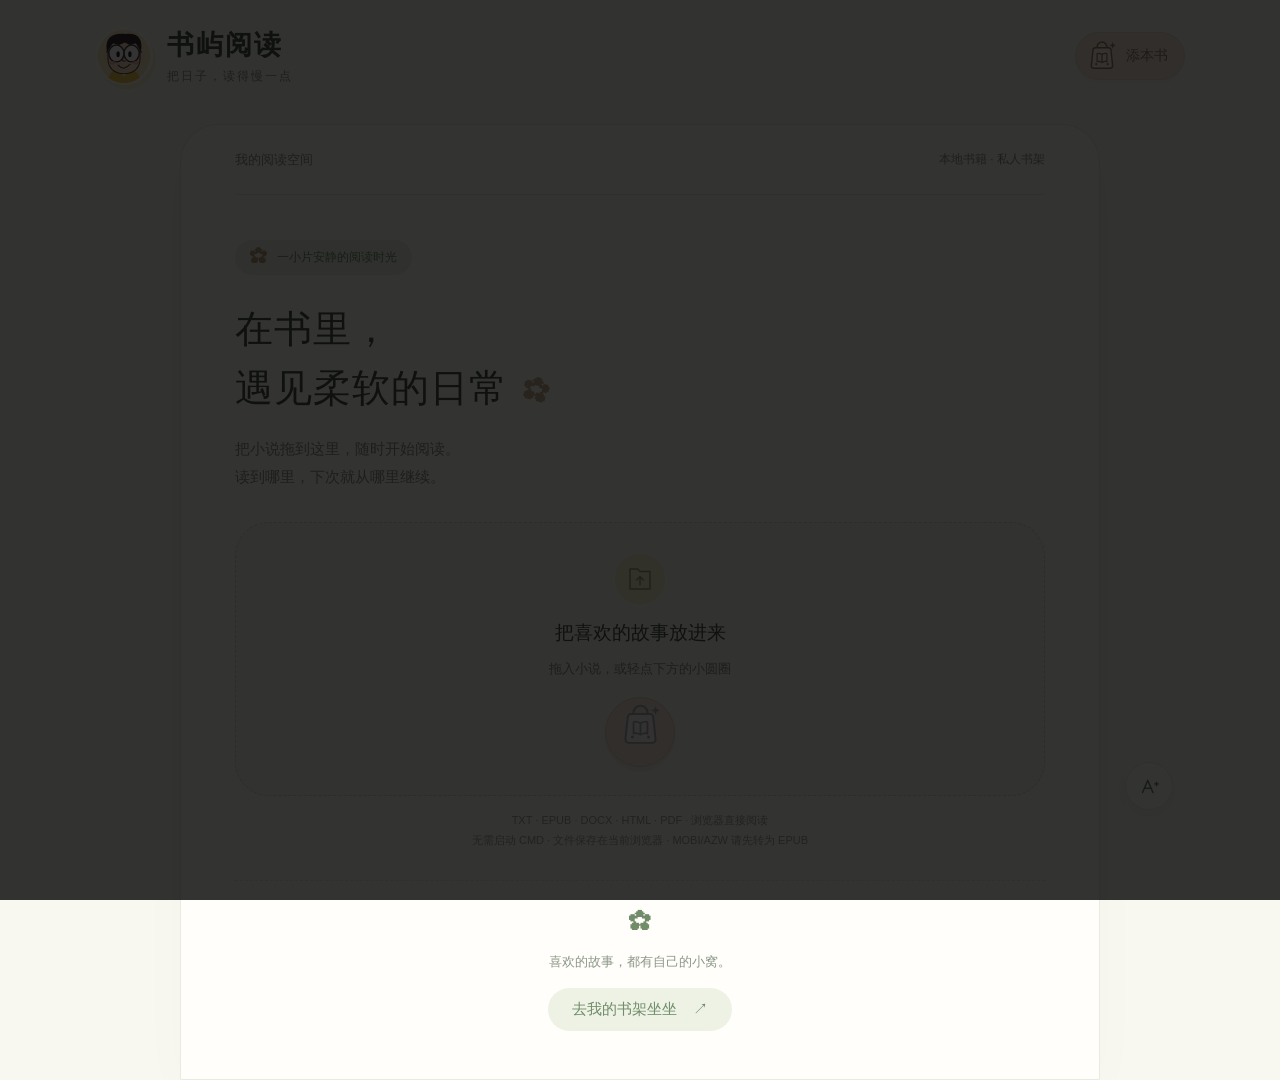
==== commit c0e6c901: "Add persistent page brightness slider and numeric control" ====
--- a/reader/index.html
+++ b/reader/index.html
@@ -19,7 +19,7 @@
 body.pink{--bg:#fff0f4;--page:#fff8fa;--text:#72535e;--muted:#aa8794;--line:#f1dce5;--blue:#c2879f;--hover:#f9e3ec;--petal:#f7d5e2;--sun:#f9e0e8}body.lavender{--bg:#f3effb;--page:#fcf9ff;--text:#625575;--muted:#9c8dac;--line:#e8dff2;--blue:#a38abd;--hover:#eee5f6;--petal:#e9dcf4;--sun:#f0e5f8}body.peach{--bg:#fff2e9;--page:#fffaf3;--text:#785e4f;--muted:#b29480;--line:#f0dfce;--blue:#c79a79;--hover:#faeada;--petal:#f8ddc9;--sun:#fae8cf}body.sky{--bg:#edf5fa;--page:#f8fcff;--text:#536a77;--muted:#8aa1b0;--line:#dceaf2;--blue:#89adbd;--hover:#e0eff5;--petal:#dceaf4;--sun:#e7f1f6}.swatches{display:grid;grid-template-columns:repeat(4,42px);gap:15px 20px}.swatches button:nth-child(4){background:#f6dce7}.swatches button:nth-child(5){background:#e6dbf3}.swatches button:nth-child(6){background:#f9e0cc}.swatches button:nth-child(7){background:#dcecf5}.swatches button:nth-child(8){background:#000}.swatches button[aria-pressed=true]{outline:2px solid var(--blue);outline-offset:3px}.leading-slider{gap:10px}.leading-slider input[type=range]{appearance:none;-webkit-appearance:none;width:100%;min-height:0!important;height:7px!important;padding:0!important;border:0;border-radius:10px;background:linear-gradient(to right,var(--blue) 0%,var(--blue) var(--range-fill,25%),var(--hover) var(--range-fill,25%),var(--hover) 100%);flex:1;min-width:0;cursor:pointer}.leading-slider input[type=range]::-webkit-slider-thumb{appearance:none;-webkit-appearance:none;width:21px;height:21px;border-radius:50%;background:var(--blue);border:3px solid var(--page);box-shadow:0 1px 8px #0002}.leading-slider input[type=range]::-moz-range-thumb{width:15px;height:15px;border-radius:50%;background:var(--blue);border:3px solid var(--page)}.leading-slider .range-number{width:77px!important;min-width:77px;flex:0 0 77px;padding:9px 8px;border:1px solid var(--line);border-radius:22px;font-size:13px;text-align:center;background:var(--hover);color:var(--text)}.range-unit{font-size:12px;color:var(--muted);white-space:nowrap}.range-number:focus{outline:2px solid var(--blue);outline-offset:2px}body.pink .topnav .top-add,body.pink .round-add{color:#b67591;--bag-fill:#fff9fb;border-color:#eed2df}body.lavender .topnav .top-add,body.lavender .round-add{color:#967bad;--bag-fill:#fcf8ff;border-color:#e3d4ee}body.sky .topnav .top-add,body.sky .round-add{color:#7d9eaf;--bag-fill:#f9fcff;border-color:#d3e4ed}.swatches button{position:relative}.swatches button:hover:after{content:attr(title);position:absolute;top:46px;left:50%;transform:translateX(-50%);white-space:nowrap;font-size:10px;color:var(--muted);z-index:2}
 .swatches{grid-template-columns:repeat(4,minmax(0,1fr));gap:16px 10px;padding:3px 0 6px}.swatches button{width:100%;height:72px!important;border:0!important;outline:none!important;box-shadow:none!important;border-radius:16px!important;background:transparent!important;position:relative;display:flex;flex-direction:column;align-items:center;justify-content:flex-start;padding:0;gap:8px;transform:none!important}.swatches button:before{content:'';display:block;flex:0 0 38px;width:38px;height:38px;border-radius:50%;border:3px solid var(--page);outline:1px solid var(--line);box-shadow:0 2px 5px #00000008}.swatches button:after,.swatches button:hover:after{content:attr(aria-label);position:static;display:block;transform:none;white-space:nowrap;font-size:11px;line-height:18px;color:var(--muted);z-index:auto}.swatches button:nth-child(1):before{background:#fffefa}.swatches button:nth-child(2):before{background:#f2e5cd}.swatches button:nth-child(3):before{background:#d4e5cb}.swatches button:nth-child(4):before{background:#f6dce7}.swatches button:nth-child(5):before{background:#e6dbf3}.swatches button:nth-child(6):before{background:#f9e0cc}.swatches button:nth-child(7):before{background:#dcecf5}.swatches button:nth-child(8):before{background:#000}.swatches button[aria-pressed=true]:before{outline:2px solid var(--blue);outline-offset:2px}.swatches button[aria-pressed=true]:after{color:var(--blue)}.swatches button:hover:before{outline:2px solid var(--blue)}
 .character-avatar{overflow:hidden;background:none!important;box-shadow:3px 4px 0 var(--sun);padding:0;border:2px solid var(--page)}.character-avatar svg{width:100%;height:100%;display:block}.shelf-page-inner .library-head{border:0;background:var(--hover);border-radius:26px;padding:15px 18px;gap:15px;margin:15px 0 22px;flex-wrap:wrap}.shelf-tools-title{display:flex;align-items:center;gap:9px;flex-wrap:wrap}.shelf-tools-title h2{font:18px var(--ui-font);margin:0}.shelf-tools-title h2:before{display:none}.shelf-dot{width:9px;height:9px;border-radius:50%;background:var(--blue);box-shadow:0 0 0 4px var(--page);margin:0 4px}.book-count{font-size:11px;color:var(--blue);background:var(--page);padding:4px 11px;border-radius:24px;white-space:nowrap}.shelf-page-inner #filter{background:var(--page);border:1px solid var(--line);font-size:12px;width:166px}.shelf-page-inner #filter::placeholder{color:var(--muted)}@media(max-width:650px){.shelf-page-inner .library-head{padding:14px;border-radius:24px}.shelf-page-inner #filter{width:100%}.shelf-tools-title h2{font-size:17px}}
-</style></head><body><div id="backdrop" hidden onclick="closePanels()"></div><div id="progressbar"></div><header class="topbar"><button class="brand" onclick="home()" aria-label="返回首页"><span class="brandmark character-avatar"><svg xmlns="http://www.w3.org/2000/svg" viewBox="0 0 64 64" role="img" aria-label="大雄头像"><circle cx="32" cy="32" r="31" fill="#f8edbd"/><path d="M12 64c1-12 9-18 20-18s19 6 20 18" fill="#f0c64a"/><path d="m24 49 8 7 8-7" fill="white"/><ellipse cx="12" cy="31" rx="4" ry="6" fill="#ffdbc1"/><ellipse cx="52" cy="31" rx="4" ry="6" fill="#ffdbc1"/><path d="M13 24c0-14 38-15 38 0v11c0 12-8 18-19 18S13 47 13 35z" fill="#ffdfc7" stroke="#654e48" stroke-width="1.3"/><path d="M12 27C8 9 21 4 34 6c15-2 21 7 18 21l-6-10-7 2-6-3-7 3-7-2z" fill="#37312f"/><g fill="white" stroke="#4d4543" stroke-width="1.7"><ellipse cx="23" cy="29" rx="9" ry="10"/><ellipse cx="41" cy="29" rx="9" ry="10"/><path d="M14 27h-3m21 1h1m17-1h3"/></g><ellipse cx="25" cy="30" rx="2" ry="3.6" fill="#302a29"/><ellipse cx="39" cy="30" rx="2" ry="3.6" fill="#302a29"/><path d="M31 34q-3 4 2 4m-8 5q7 7 14-1" fill="none" stroke="#74534c" stroke-width="1.5" stroke-linecap="round"/><ellipse cx="18" cy="40" rx="4" ry="2" fill="#f5b3a3"/><ellipse cx="46" cy="40" rx="4" ry="2" fill="#f5b3a3"/></svg></span><span class="brandwords">书屿阅读<small>把日子，读得慢一点</small></span></button><span id="headerBook"></span><nav class="topnav"><button class="import top-add" aria-label="导入书籍" title="给书架添一本小故事" onclick="$('file').click()"><svg viewBox="0 0 44 44" fill="none" aria-hidden="true"><path d="M16 13v-2a6 6 0 0 1 12 0v2" stroke="currentColor" stroke-width="1.8" stroke-linecap="round"/><path d="M11 15a3 3 0 0 1 3-3h16a3 3 0 0 1 3 3l2 19a3 3 0 0 1-3 3H12a3 3 0 0 1-3-3z" fill="var(--bag-fill,#fff8ed)" stroke="currentColor" stroke-width="1.7"/><path d="M16 19c2-1 4 0 6 1 2-1 4-2 6-1v10c-2-1-4 0-6 1-2-1-4-2-6-1zM22 20v10" stroke="currentColor" stroke-width="1.5" stroke-linejoin="round"/><circle cx="15" cy="32" r="1.3" fill="currentColor"/><circle cx="29" cy="32" r="1.3" fill="currentColor"/><path d="m35 5 1 3 3 1-3 1-1 3-1-3-3-1 3-1z" fill="currentColor"/></svg><span class="import-label">添本书</span></button></nav></header><input type="file" id="file" multiple hidden accept=".txt,.md,.html,.htm,.json,.epub,.docx,.pdf,.mobi,.azw,.azw3,.rtf,.fb2"><main class="sheet"><section id="library"><div class="sheet-head"><span>我的阅读空间</span><span>本地书籍 · 私人书架</span></div><div class="welcome"><div class="welcome-tag"><span>✿</span> 一小片安静的阅读时光</div><h1>在书里，<br>遇见柔软的日常<span class="title-flower">✿</span></h1><p>把小说拖到这里，随时开始阅读。<br>读到哪里，下次就从哪里继续。</p><div class="dropzone" onclick="$('file').click()" role="button" tabindex="0" onkeydown="if(event.key==='Enter'||event.key===' '){event.preventDefault();$('file').click()}"><svg width="42" height="42" viewBox="0 0 24 24" fill="none" stroke="currentColor" stroke-width="1.2"><path d="M4 4h6l2 2h8v14H4zM12 10v7m-3-4 3-3 3 3"/></svg><b>把喜欢的故事放进来</b><p>拖入小说，或轻点下方的小圆圈</p><button class="primary round-add" aria-label="添加小说" onclick="event.stopPropagation();$('file').click()"><svg viewBox="0 0 44 44" fill="none" aria-hidden="true"><path d="M16 13v-2a6 6 0 0 1 12 0v2" stroke="currentColor" stroke-width="1.8" stroke-linecap="round"/><path d="M11 15a3 3 0 0 1 3-3h16a3 3 0 0 1 3 3l2 19a3 3 0 0 1-3 3H12a3 3 0 0 1-3-3z" fill="var(--bag-fill,#fff8ed)" stroke="currentColor" stroke-width="1.7"/><path d="M16 19c2-1 4 0 6 1 2-1 4-2 6-1v10c-2-1-4 0-6 1-2-1-4-2-6-1zM22 20v10" stroke="currentColor" stroke-width="1.5" stroke-linejoin="round"/><circle cx="15" cy="32" r="1.3" fill="currentColor"/><circle cx="29" cy="32" r="1.3" fill="currentColor"/><path d="m35 5 1 3 3 1-3 1-1 3-1-3-3-1 3-1z" fill="currentColor"/></svg></button></div><p class="format-hint">TXT · EPUB · DOCX · HTML · PDF · 浏览器直接阅读<br>无需启动 CMD · 文件保存在当前浏览器 · MOBI/AZW 请先转为 EPUB</p><div id="status" role="status"></div><div class="home-library-link"><span class="home-little-flower">✿</span><p>喜欢的故事，都有自己的小窝。</p><button onclick="showShelf()">去我的书架坐坐 <span>↗</span></button></div></div></section><section id="shelfPage" hidden><div class="sheet-head"><span>我的私人书架</span><button onclick="home()">← 回首页</button></div><div class="shelf-page-inner"><div class="shelf-page-heading"><span>✿</span><h1>故事的小窝</h1><p>每一本喜欢的书，都好好放在这里。</p></div><div class="library-head"><div class="shelf-tools-title"><span class="shelf-dot"></span><h2>藏好的故事</h2></div><input id="filter" placeholder="搜索书架" aria-label="搜索书架" oninput="draw()"></div><div style="display:flex;align-items:center;gap:12px;font-size:11px;color:var(--muted);margin-bottom:18px"><span id="metadataStatus" role="status">正在检查书间数据连接…</span><button onclick="matchBookCovers()" style="color:var(--blue)">重新匹配封面与简介</button></div><div id="shelf"></div><div class="library-footer"><span>书籍与阅读记录保存在当前浏览器</span><button onclick="backup()">备份书架 ↗</button></div></div></section><section id="reader"><div class="sheet-head"><span id="chapterLabel">正文</span><span id="readingInfo"></span></div><div class="book-head"><h2 id="title"></h2><p id="chapterMeta"></p></div><article id="text"></article><nav class="chapter-nav" aria-label="章节翻页"><button id="previousChapter" onclick="turnChapter(-1)">← 上一章</button><span id="chapterNumber"></span><button id="nextChapter" onclick="turnChapter(1)">下一章 →</button></nav></section></main><nav id="rail" aria-label="阅读工具"><button class="rail-button reader-only" data-label="目录" aria-label="目录" onclick="togglePanel('directoryPanel')" data-icon="list"></button><button class="rail-button reader-only" data-label="搜索" aria-label="搜索正文" onclick="togglePanel('searchPanel')" data-icon="search"></button><button class="rail-button" data-label="阅读设置" aria-label="阅读设置" onclick="togglePanel('settingsPanel')" data-icon="settings"></button><button class="rail-button reader-only" data-label="回到顶部" aria-label="回到顶部" onclick="goTop()" data-icon="up"></button></nav><div id="bottomProgress" class="reader-only">0%</div><section class="panel" id="directoryPanel" hidden><div class="panel-head">目录<button onclick="closePanels()" aria-label="关闭目录">×</button></div><select id="toc" aria-label="章节"></select><div id="chapters"></div></section><section class="panel" id="searchPanel" hidden><div class="panel-head">搜索正文<button onclick="closePanels()" aria-label="关闭搜索">×</button></div><input id="find" placeholder="输入关键词，按回车搜索" aria-label="搜索正文" onkeydown="if(event.key==='Enter')searchText(this.value)"><div id="searchResults"></div></section><section class="panel" id="settingsPanel" hidden><div class="panel-head"><span>✿ 阅读小偏好</span><button onclick="closePanels()" aria-label="关闭设置">×</button></div><div class="settings-row"><div class="settings-label">字号 <span id="fontValue">20</span></div><div class="segmented"><button onclick="resize(-1)">A−</button><button onclick="setFont(20)">默认</button><button onclick="resize(1)">A＋</button></div></div><div class="settings-row"><div class="settings-label">今天想用哪种底色</div><div class="swatches"><button onclick="setTheme('')" aria-label="白色" title="奶白日光"></button><button onclick="setTheme('paper')" aria-label="纸页" title="暖暖纸页"></button><button onclick="setTheme('green')" aria-label="护眼" title="薄荷护眼"></button><button onclick="setTheme('pink')" aria-label="浅粉" title="草莓奶昔"></button><button onclick="setTheme('lavender')" aria-label="淡紫" title="薰衣草"></button><button onclick="setTheme('peach')" aria-label="蜜桃" title="蜜桃乌龙"></button><button onclick="setTheme('sky')" aria-label="雾蓝" title="晴空"></button><button onclick="setTheme('dark')" aria-label="夜间" title="纯黑夜间"></button></div><select id="theme" hidden><option value="">白色</option><option value="paper">纸页</option><option value="green">护眼</option><option value="pink">浅粉</option><option value="lavender">淡紫</option><option value="peach">蜜桃</option><option value="sky">雾蓝</option><option value="dark">夜间</option></select></div><div class="settings-row"><div class="settings-label">阅读字体（可下拉选择）</div><select id="fontPicker" aria-label="阅读字体" onchange="setTypeface(this.value)" style="width:100%"><option value="sans">微软雅黑</option><option value="serif">宋体</option><option value="kai">楷体</option><option value="fang">仿宋</option><option value="wenkai">霞鹜文楷 TC · 本地字体</option><option value="noto">Noto Serif SC · 本地字体</option><option value="mashan">马善政楷书 · 本地字体</option></select></div><div class="settings-row"><div class="settings-label">行间距</div><div class="leading-slider"><input id="leadingPicker" aria-label="行间距" type="range" min="1" max="3.5" step="0.01" value="1.95" oninput="setLeading(this.value)"><input id="leadingNumber" class="range-number" aria-label="行间距数值" type="number" min="1" max="3.5" step="0.01" value="1.95" oninput="syncNumber('leading',this.value)" onchange="setLeading(this.value)"><span class="range-unit">倍</span></div><div class="range-labels"><span>紧凑 1.00</span><span>宽松 3.50</span></div></div><div class="settings-row"><label class="settings-label" for="indentChars">首行缩进（字符）</label><div class="leading-slider"><input id="indentSlider" aria-label="首行缩进滑条" type="range" min="0" max="8" step="0.1" value="2" oninput="setIndent(this.value)"><input id="indentChars" class="range-number" aria-label="首行缩进字符数" type="number" min="0" max="8" step="0.1" value="2" oninput="syncNumber('indent',this.value)" onchange="setIndent(this.value)"><span class="range-unit">字</span></div><div class="range-labels"><span>不缩进 0</span><span>8 字</span></div></div><button class="setting-action" onclick="speak()">朗读 / 停止朗读</button><button class="setting-action" onclick="exportTxt()">导出本书 TXT</button></section><div id="toast" class="toast" role="status"></div><script src="./vendor/jszip.min.js"></script><script>
+#brightnessShade{position:fixed;inset:0;background:#000;opacity:0;pointer-events:none;z-index:2147483647;transition:opacity .08s}</style></head><body><div id="backdrop" hidden onclick="closePanels()"></div><div id="progressbar"></div><header class="topbar"><button class="brand" onclick="home()" aria-label="返回首页"><span class="brandmark character-avatar"><svg xmlns="http://www.w3.org/2000/svg" viewBox="0 0 64 64" role="img" aria-label="大雄头像"><circle cx="32" cy="32" r="31" fill="#f8edbd"/><path d="M12 64c1-12 9-18 20-18s19 6 20 18" fill="#f0c64a"/><path d="m24 49 8 7 8-7" fill="white"/><ellipse cx="12" cy="31" rx="4" ry="6" fill="#ffdbc1"/><ellipse cx="52" cy="31" rx="4" ry="6" fill="#ffdbc1"/><path d="M13 24c0-14 38-15 38 0v11c0 12-8 18-19 18S13 47 13 35z" fill="#ffdfc7" stroke="#654e48" stroke-width="1.3"/><path d="M12 27C8 9 21 4 34 6c15-2 21 7 18 21l-6-10-7 2-6-3-7 3-7-2z" fill="#37312f"/><g fill="white" stroke="#4d4543" stroke-width="1.7"><ellipse cx="23" cy="29" rx="9" ry="10"/><ellipse cx="41" cy="29" rx="9" ry="10"/><path d="M14 27h-3m21 1h1m17-1h3"/></g><ellipse cx="25" cy="30" rx="2" ry="3.6" fill="#302a29"/><ellipse cx="39" cy="30" rx="2" ry="3.6" fill="#302a29"/><path d="M31 34q-3 4 2 4m-8 5q7 7 14-1" fill="none" stroke="#74534c" stroke-width="1.5" stroke-linecap="round"/><ellipse cx="18" cy="40" rx="4" ry="2" fill="#f5b3a3"/><ellipse cx="46" cy="40" rx="4" ry="2" fill="#f5b3a3"/></svg></span><span class="brandwords">书屿阅读<small>把日子，读得慢一点</small></span></button><span id="headerBook"></span><nav class="topnav"><button class="import top-add" aria-label="导入书籍" title="给书架添一本小故事" onclick="$('file').click()"><svg viewBox="0 0 44 44" fill="none" aria-hidden="true"><path d="M16 13v-2a6 6 0 0 1 12 0v2" stroke="currentColor" stroke-width="1.8" stroke-linecap="round"/><path d="M11 15a3 3 0 0 1 3-3h16a3 3 0 0 1 3 3l2 19a3 3 0 0 1-3 3H12a3 3 0 0 1-3-3z" fill="var(--bag-fill,#fff8ed)" stroke="currentColor" stroke-width="1.7"/><path d="M16 19c2-1 4 0 6 1 2-1 4-2 6-1v10c-2-1-4 0-6 1-2-1-4-2-6-1zM22 20v10" stroke="currentColor" stroke-width="1.5" stroke-linejoin="round"/><circle cx="15" cy="32" r="1.3" fill="currentColor"/><circle cx="29" cy="32" r="1.3" fill="currentColor"/><path d="m35 5 1 3 3 1-3 1-1 3-1-3-3-1 3-1z" fill="currentColor"/></svg><span class="import-label">添本书</span></button></nav></header><input type="file" id="file" multiple hidden accept=".txt,.md,.html,.htm,.json,.epub,.docx,.pdf,.mobi,.azw,.azw3,.rtf,.fb2"><main class="sheet"><section id="library"><div class="sheet-head"><span>我的阅读空间</span><span>本地书籍 · 私人书架</span></div><div class="welcome"><div class="welcome-tag"><span>✿</span> 一小片安静的阅读时光</div><h1>在书里，<br>遇见柔软的日常<span class="title-flower">✿</span></h1><p>把小说拖到这里，随时开始阅读。<br>读到哪里，下次就从哪里继续。</p><div class="dropzone" onclick="$('file').click()" role="button" tabindex="0" onkeydown="if(event.key==='Enter'||event.key===' '){event.preventDefault();$('file').click()}"><svg width="42" height="42" viewBox="0 0 24 24" fill="none" stroke="currentColor" stroke-width="1.2"><path d="M4 4h6l2 2h8v14H4zM12 10v7m-3-4 3-3 3 3"/></svg><b>把喜欢的故事放进来</b><p>拖入小说，或轻点下方的小圆圈</p><button class="primary round-add" aria-label="添加小说" onclick="event.stopPropagation();$('file').click()"><svg viewBox="0 0 44 44" fill="none" aria-hidden="true"><path d="M16 13v-2a6 6 0 0 1 12 0v2" stroke="currentColor" stroke-width="1.8" stroke-linecap="round"/><path d="M11 15a3 3 0 0 1 3-3h16a3 3 0 0 1 3 3l2 19a3 3 0 0 1-3 3H12a3 3 0 0 1-3-3z" fill="var(--bag-fill,#fff8ed)" stroke="currentColor" stroke-width="1.7"/><path d="M16 19c2-1 4 0 6 1 2-1 4-2 6-1v10c-2-1-4 0-6 1-2-1-4-2-6-1zM22 20v10" stroke="currentColor" stroke-width="1.5" stroke-linejoin="round"/><circle cx="15" cy="32" r="1.3" fill="currentColor"/><circle cx="29" cy="32" r="1.3" fill="currentColor"/><path d="m35 5 1 3 3 1-3 1-1 3-1-3-3-1 3-1z" fill="currentColor"/></svg></button></div><p class="format-hint">TXT · EPUB · DOCX · HTML · PDF · 浏览器直接阅读<br>无需启动 CMD · 文件保存在当前浏览器 · MOBI/AZW 请先转为 EPUB</p><div id="status" role="status"></div><div class="home-library-link"><span class="home-little-flower">✿</span><p>喜欢的故事，都有自己的小窝。</p><button onclick="showShelf()">去我的书架坐坐 <span>↗</span></button></div></div></section><section id="shelfPage" hidden><div class="sheet-head"><span>我的私人书架</span><button onclick="home()">← 回首页</button></div><div class="shelf-page-inner"><div class="shelf-page-heading"><span>✿</span><h1>故事的小窝</h1><p>每一本喜欢的书，都好好放在这里。</p></div><div class="library-head"><div class="shelf-tools-title"><span class="shelf-dot"></span><h2>藏好的故事</h2></div><input id="filter" placeholder="搜索书架" aria-label="搜索书架" oninput="draw()"></div><div style="display:flex;align-items:center;gap:12px;font-size:11px;color:var(--muted);margin-bottom:18px"><span id="metadataStatus" role="status">正在检查书间数据连接…</span><button onclick="matchBookCovers()" style="color:var(--blue)">重新匹配封面与简介</button></div><div id="shelf"></div><div class="library-footer"><span>书籍与阅读记录保存在当前浏览器</span><button onclick="backup()">备份书架 ↗</button></div></div></section><section id="reader"><div class="sheet-head"><span id="chapterLabel">正文</span><span id="readingInfo"></span></div><div class="book-head"><h2 id="title"></h2><p id="chapterMeta"></p></div><article id="text"></article><nav class="chapter-nav" aria-label="章节翻页"><button id="previousChapter" onclick="turnChapter(-1)">← 上一章</button><span id="chapterNumber"></span><button id="nextChapter" onclick="turnChapter(1)">下一章 →</button></nav></section></main><nav id="rail" aria-label="阅读工具"><button class="rail-button reader-only" data-label="目录" aria-label="目录" onclick="togglePanel('directoryPanel')" data-icon="list"></button><button class="rail-button reader-only" data-label="搜索" aria-label="搜索正文" onclick="togglePanel('searchPanel')" data-icon="search"></button><button class="rail-button" data-label="阅读设置" aria-label="阅读设置" onclick="togglePanel('settingsPanel')" data-icon="settings"></button><button class="rail-button reader-only" data-label="回到顶部" aria-label="回到顶部" onclick="goTop()" data-icon="up"></button></nav><div id="bottomProgress" class="reader-only">0%</div><section class="panel" id="directoryPanel" hidden><div class="panel-head">目录<button onclick="closePanels()" aria-label="关闭目录">×</button></div><select id="toc" aria-label="章节"></select><div id="chapters"></div></section><section class="panel" id="searchPanel" hidden><div class="panel-head">搜索正文<button onclick="closePanels()" aria-label="关闭搜索">×</button></div><input id="find" placeholder="输入关键词，按回车搜索" aria-label="搜索正文" onkeydown="if(event.key==='Enter')searchText(this.value)"><div id="searchResults"></div></section><section class="panel" id="settingsPanel" hidden><div class="panel-head"><span>✿ 阅读小偏好</span><button onclick="closePanels()" aria-label="关闭设置">×</button></div><div class="settings-row"><div class="settings-label">字号 <span id="fontValue">20</span></div><div class="segmented"><button onclick="resize(-1)">A−</button><button onclick="setFont(20)">默认</button><button onclick="resize(1)">A＋</button></div></div><div class="settings-row"><div class="settings-label">今天想用哪种底色</div><div class="swatches"><button onclick="setTheme('')" aria-label="白色" title="奶白日光"></button><button onclick="setTheme('paper')" aria-label="纸页" title="暖暖纸页"></button><button onclick="setTheme('green')" aria-label="护眼" title="薄荷护眼"></button><button onclick="setTheme('pink')" aria-label="浅粉" title="草莓奶昔"></button><button onclick="setTheme('lavender')" aria-label="淡紫" title="薰衣草"></button><button onclick="setTheme('peach')" aria-label="蜜桃" title="蜜桃乌龙"></button><button onclick="setTheme('sky')" aria-label="雾蓝" title="晴空"></button><button onclick="setTheme('dark')" aria-label="夜间" title="纯黑夜间"></button></div><select id="theme" hidden><option value="">白色</option><option value="paper">纸页</option><option value="green">护眼</option><option value="pink">浅粉</option><option value="lavender">淡紫</option><option value="peach">蜜桃</option><option value="sky">雾蓝</option><option value="dark">夜间</option></select></div><div class="settings-row"><div class="settings-label">阅读字体（可下拉选择）</div><select id="fontPicker" aria-label="阅读字体" onchange="setTypeface(this.value)" style="width:100%"><option value="sans">微软雅黑</option><option value="serif">宋体</option><option value="kai">楷体</option><option value="fang">仿宋</option><option value="wenkai">霞鹜文楷 TC · 本地字体</option><option value="noto">Noto Serif SC · 本地字体</option><option value="mashan">马善政楷书 · 本地字体</option></select></div><div class="settings-row"><label class="settings-label" for="brightnessSlider">页面亮度</label><div class="leading-slider"><input id="brightnessSlider" aria-label="页面亮度滑条" type="range" min="20" max="100" step="1" value="100" oninput="setBrightness(this.value)"><input id="brightnessNumber" class="range-number" aria-label="页面亮度数值" type="number" min="20" max="100" step="1" value="100" oninput="if(this.value!==''&&Number(this.value)>=20&&Number(this.value)<=100)setBrightness(this.value,true)" onchange="setBrightness(this.value)"><span class="range-unit">%</span></div><div class="range-labels"><span>柔暗 20%</span><span>明亮 100%</span></div></div><div class="settings-row"><div class="settings-label">行间距</div><div class="leading-slider"><input id="leadingPicker" aria-label="行间距" type="range" min="1" max="3.5" step="0.01" value="1.95" oninput="setLeading(this.value)"><input id="leadingNumber" class="range-number" aria-label="行间距数值" type="number" min="1" max="3.5" step="0.01" value="1.95" oninput="syncNumber('leading',this.value)" onchange="setLeading(this.value)"><span class="range-unit">倍</span></div><div class="range-labels"><span>紧凑 1.00</span><span>宽松 3.50</span></div></div><div class="settings-row"><label class="settings-label" for="indentChars">首行缩进（字符）</label><div class="leading-slider"><input id="indentSlider" aria-label="首行缩进滑条" type="range" min="0" max="8" step="0.1" value="2" oninput="setIndent(this.value)"><input id="indentChars" class="range-number" aria-label="首行缩进字符数" type="number" min="0" max="8" step="0.1" value="2" oninput="syncNumber('indent',this.value)" onchange="setIndent(this.value)"><span class="range-unit">字</span></div><div class="range-labels"><span>不缩进 0</span><span>8 字</span></div></div><button class="setting-action" onclick="speak()">朗读 / 停止朗读</button><button class="setting-action" onclick="exportTxt()">导出本书 TXT</button></section><div id="toast" class="toast" role="status"></div><script src="./vendor/jszip.min.js"></script><script>
 /* ==========================================================================
    书屿阅读 — 阅读内核
    针对超大 TXT（几十 MB / 上百万行）做了三件事：
@@ -890,5 +890,8 @@
 if(ext==='docx'){let source=await zip.file('word/document.xml')?.async('string');if(!source)throw Error('DOCX 文件不完整');let doc=new DOMParser().parseFromString(source,'application/xml');return [...doc.getElementsByTagNameNS('*','p')].map(p=>[...p.getElementsByTagNameNS('*','t')].map(t=>t.textContent).join('')).join('\n\n')}
 let container=new DOMParser().parseFromString(await zip.file('META-INF/container.xml').async('string'),'application/xml'),opf=container.getElementsByTagNameNS('*','rootfile')[0].getAttribute('full-path'),doc=new DOMParser().parseFromString(await zip.file(opf).async('string'),'application/xml'),base=opf.includes('/')?opf.slice(0,opf.lastIndexOf('/')+1):'',items={};for(let item of doc.getElementsByTagNameNS('*','item'))items[item.id||item.getAttribute('id')]=item.getAttribute('href');let parts=[];for(let ref of doc.getElementsByTagNameNS('*','itemref')){let href=items[ref.getAttribute('idref')];if(!href)continue;let path=new URL(base+decodeURIComponent(href),'https://book.local/').pathname.slice(1).split('#')[0],entry=zip.file(path);if(entry)parts.push(plainHTML(await entry.async('string')))}return parts.join('\n\n')}
 
+function setBrightness(value,keepInput){let n=Math.round(Math.max(20,Math.min(100,Number(value)||20)));localStorage.shuyuBrightness=n;document.documentElement.style.setProperty('--page-brightness',n);let shade=document.getElementById('brightnessShade');if(shade)shade.style.opacity=String(1-n/100);$('brightnessSlider').value=n;if(!keepInput)$('brightnessNumber').value=n;$('brightnessSlider').style.setProperty('--range-fill',((n-20)/80*100)+'%')}
+function restoreBrightness(){setBrightness(localStorage.shuyuBrightness===null?100:localStorage.shuyuBrightness)}
+if(document.readyState==='loading')document.addEventListener('DOMContentLoaded',restoreBrightness);else restoreBrightness();
 ready.then(function () { matchBookCovers(); }).catch(function () { });
-</script></body></html>+</script><div id="brightnessShade" aria-hidden="true"></div></body></html>
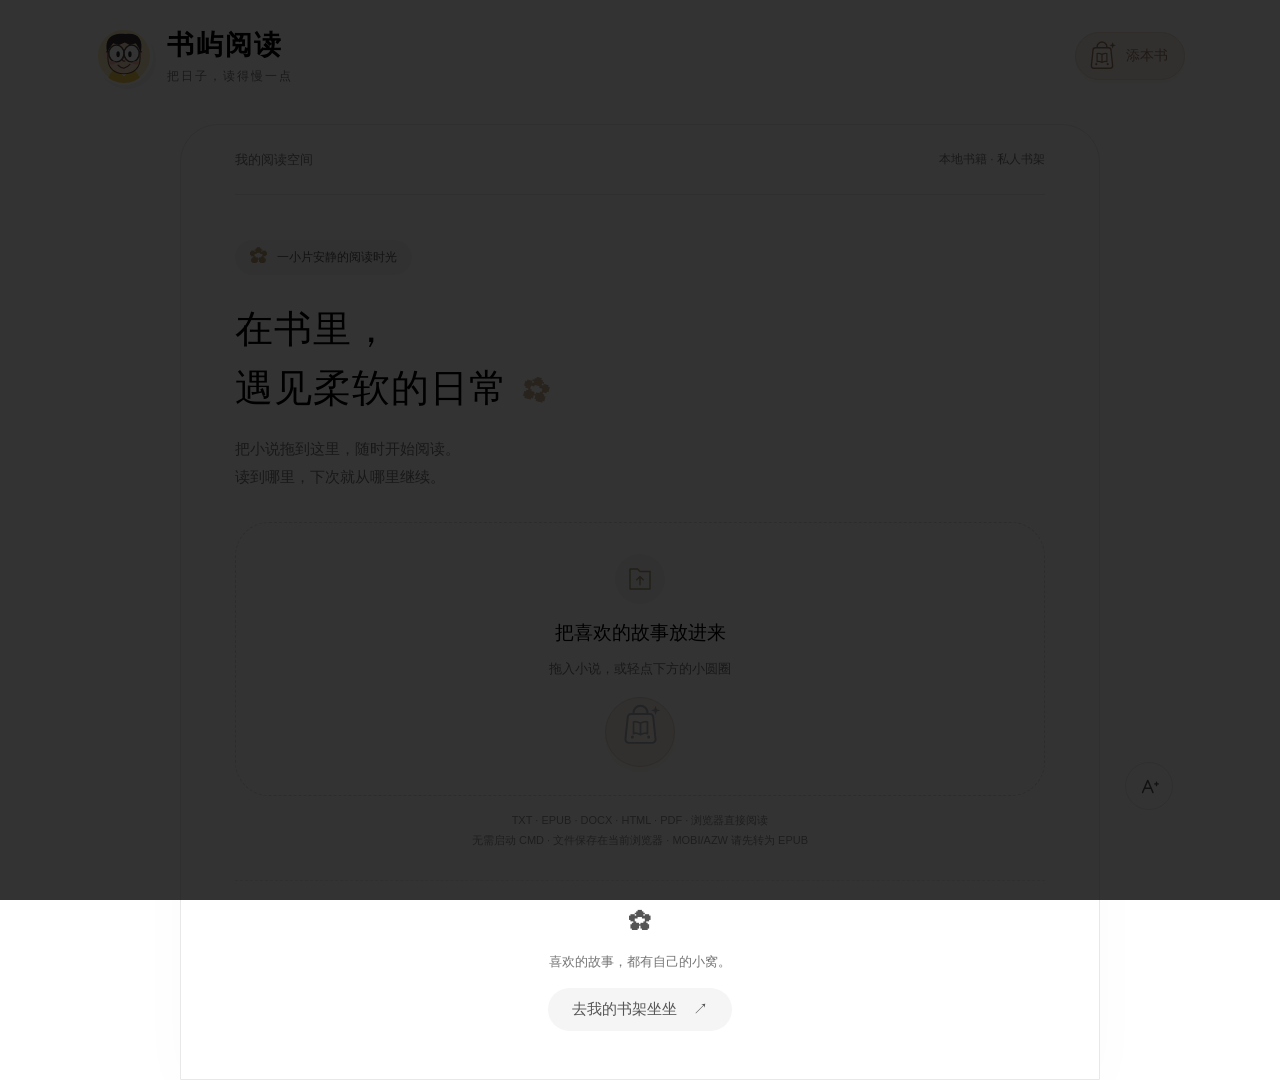
==== commit c3a96505: "Make white theme pure white with black reading text" ====
--- a/reader/index.html
+++ b/reader/index.html
@@ -19,7 +19,10 @@
 body.pink{--bg:#fff0f4;--page:#fff8fa;--text:#72535e;--muted:#aa8794;--line:#f1dce5;--blue:#c2879f;--hover:#f9e3ec;--petal:#f7d5e2;--sun:#f9e0e8}body.lavender{--bg:#f3effb;--page:#fcf9ff;--text:#625575;--muted:#9c8dac;--line:#e8dff2;--blue:#a38abd;--hover:#eee5f6;--petal:#e9dcf4;--sun:#f0e5f8}body.peach{--bg:#fff2e9;--page:#fffaf3;--text:#785e4f;--muted:#b29480;--line:#f0dfce;--blue:#c79a79;--hover:#faeada;--petal:#f8ddc9;--sun:#fae8cf}body.sky{--bg:#edf5fa;--page:#f8fcff;--text:#536a77;--muted:#8aa1b0;--line:#dceaf2;--blue:#89adbd;--hover:#e0eff5;--petal:#dceaf4;--sun:#e7f1f6}.swatches{display:grid;grid-template-columns:repeat(4,42px);gap:15px 20px}.swatches button:nth-child(4){background:#f6dce7}.swatches button:nth-child(5){background:#e6dbf3}.swatches button:nth-child(6){background:#f9e0cc}.swatches button:nth-child(7){background:#dcecf5}.swatches button:nth-child(8){background:#000}.swatches button[aria-pressed=true]{outline:2px solid var(--blue);outline-offset:3px}.leading-slider{gap:10px}.leading-slider input[type=range]{appearance:none;-webkit-appearance:none;width:100%;min-height:0!important;height:7px!important;padding:0!important;border:0;border-radius:10px;background:linear-gradient(to right,var(--blue) 0%,var(--blue) var(--range-fill,25%),var(--hover) var(--range-fill,25%),var(--hover) 100%);flex:1;min-width:0;cursor:pointer}.leading-slider input[type=range]::-webkit-slider-thumb{appearance:none;-webkit-appearance:none;width:21px;height:21px;border-radius:50%;background:var(--blue);border:3px solid var(--page);box-shadow:0 1px 8px #0002}.leading-slider input[type=range]::-moz-range-thumb{width:15px;height:15px;border-radius:50%;background:var(--blue);border:3px solid var(--page)}.leading-slider .range-number{width:77px!important;min-width:77px;flex:0 0 77px;padding:9px 8px;border:1px solid var(--line);border-radius:22px;font-size:13px;text-align:center;background:var(--hover);color:var(--text)}.range-unit{font-size:12px;color:var(--muted);white-space:nowrap}.range-number:focus{outline:2px solid var(--blue);outline-offset:2px}body.pink .topnav .top-add,body.pink .round-add{color:#b67591;--bag-fill:#fff9fb;border-color:#eed2df}body.lavender .topnav .top-add,body.lavender .round-add{color:#967bad;--bag-fill:#fcf8ff;border-color:#e3d4ee}body.sky .topnav .top-add,body.sky .round-add{color:#7d9eaf;--bag-fill:#f9fcff;border-color:#d3e4ed}.swatches button{position:relative}.swatches button:hover:after{content:attr(title);position:absolute;top:46px;left:50%;transform:translateX(-50%);white-space:nowrap;font-size:10px;color:var(--muted);z-index:2}
 .swatches{grid-template-columns:repeat(4,minmax(0,1fr));gap:16px 10px;padding:3px 0 6px}.swatches button{width:100%;height:72px!important;border:0!important;outline:none!important;box-shadow:none!important;border-radius:16px!important;background:transparent!important;position:relative;display:flex;flex-direction:column;align-items:center;justify-content:flex-start;padding:0;gap:8px;transform:none!important}.swatches button:before{content:'';display:block;flex:0 0 38px;width:38px;height:38px;border-radius:50%;border:3px solid var(--page);outline:1px solid var(--line);box-shadow:0 2px 5px #00000008}.swatches button:after,.swatches button:hover:after{content:attr(aria-label);position:static;display:block;transform:none;white-space:nowrap;font-size:11px;line-height:18px;color:var(--muted);z-index:auto}.swatches button:nth-child(1):before{background:#fffefa}.swatches button:nth-child(2):before{background:#f2e5cd}.swatches button:nth-child(3):before{background:#d4e5cb}.swatches button:nth-child(4):before{background:#f6dce7}.swatches button:nth-child(5):before{background:#e6dbf3}.swatches button:nth-child(6):before{background:#f9e0cc}.swatches button:nth-child(7):before{background:#dcecf5}.swatches button:nth-child(8):before{background:#000}.swatches button[aria-pressed=true]:before{outline:2px solid var(--blue);outline-offset:2px}.swatches button[aria-pressed=true]:after{color:var(--blue)}.swatches button:hover:before{outline:2px solid var(--blue)}
 .character-avatar{overflow:hidden;background:none!important;box-shadow:3px 4px 0 var(--sun);padding:0;border:2px solid var(--page)}.character-avatar svg{width:100%;height:100%;display:block}.shelf-page-inner .library-head{border:0;background:var(--hover);border-radius:26px;padding:15px 18px;gap:15px;margin:15px 0 22px;flex-wrap:wrap}.shelf-tools-title{display:flex;align-items:center;gap:9px;flex-wrap:wrap}.shelf-tools-title h2{font:18px var(--ui-font);margin:0}.shelf-tools-title h2:before{display:none}.shelf-dot{width:9px;height:9px;border-radius:50%;background:var(--blue);box-shadow:0 0 0 4px var(--page);margin:0 4px}.book-count{font-size:11px;color:var(--blue);background:var(--page);padding:4px 11px;border-radius:24px;white-space:nowrap}.shelf-page-inner #filter{background:var(--page);border:1px solid var(--line);font-size:12px;width:166px}.shelf-page-inner #filter::placeholder{color:var(--muted)}@media(max-width:650px){.shelf-page-inner .library-head{padding:14px;border-radius:24px}.shelf-page-inner #filter{width:100%}.shelf-tools-title h2{font-size:17px}}
-#brightnessShade{position:fixed;inset:0;background:#000;opacity:0;pointer-events:none;z-index:2147483647;transition:opacity .08s}</style></head><body><div id="backdrop" hidden onclick="closePanels()"></div><div id="progressbar"></div><header class="topbar"><button class="brand" onclick="home()" aria-label="返回首页"><span class="brandmark character-avatar"><svg xmlns="http://www.w3.org/2000/svg" viewBox="0 0 64 64" role="img" aria-label="大雄头像"><circle cx="32" cy="32" r="31" fill="#f8edbd"/><path d="M12 64c1-12 9-18 20-18s19 6 20 18" fill="#f0c64a"/><path d="m24 49 8 7 8-7" fill="white"/><ellipse cx="12" cy="31" rx="4" ry="6" fill="#ffdbc1"/><ellipse cx="52" cy="31" rx="4" ry="6" fill="#ffdbc1"/><path d="M13 24c0-14 38-15 38 0v11c0 12-8 18-19 18S13 47 13 35z" fill="#ffdfc7" stroke="#654e48" stroke-width="1.3"/><path d="M12 27C8 9 21 4 34 6c15-2 21 7 18 21l-6-10-7 2-6-3-7 3-7-2z" fill="#37312f"/><g fill="white" stroke="#4d4543" stroke-width="1.7"><ellipse cx="23" cy="29" rx="9" ry="10"/><ellipse cx="41" cy="29" rx="9" ry="10"/><path d="M14 27h-3m21 1h1m17-1h3"/></g><ellipse cx="25" cy="30" rx="2" ry="3.6" fill="#302a29"/><ellipse cx="39" cy="30" rx="2" ry="3.6" fill="#302a29"/><path d="M31 34q-3 4 2 4m-8 5q7 7 14-1" fill="none" stroke="#74534c" stroke-width="1.5" stroke-linecap="round"/><ellipse cx="18" cy="40" rx="4" ry="2" fill="#f5b3a3"/><ellipse cx="46" cy="40" rx="4" ry="2" fill="#f5b3a3"/></svg></span><span class="brandwords">书屿阅读<small>把日子，读得慢一点</small></span></button><span id="headerBook"></span><nav class="topnav"><button class="import top-add" aria-label="导入书籍" title="给书架添一本小故事" onclick="$('file').click()"><svg viewBox="0 0 44 44" fill="none" aria-hidden="true"><path d="M16 13v-2a6 6 0 0 1 12 0v2" stroke="currentColor" stroke-width="1.8" stroke-linecap="round"/><path d="M11 15a3 3 0 0 1 3-3h16a3 3 0 0 1 3 3l2 19a3 3 0 0 1-3 3H12a3 3 0 0 1-3-3z" fill="var(--bag-fill,#fff8ed)" stroke="currentColor" stroke-width="1.7"/><path d="M16 19c2-1 4 0 6 1 2-1 4-2 6-1v10c-2-1-4 0-6 1-2-1-4-2-6-1zM22 20v10" stroke="currentColor" stroke-width="1.5" stroke-linejoin="round"/><circle cx="15" cy="32" r="1.3" fill="currentColor"/><circle cx="29" cy="32" r="1.3" fill="currentColor"/><path d="m35 5 1 3 3 1-3 1-1 3-1-3-3-1 3-1z" fill="currentColor"/></svg><span class="import-label">添本书</span></button></nav></header><input type="file" id="file" multiple hidden accept=".txt,.md,.html,.htm,.json,.epub,.docx,.pdf,.mobi,.azw,.azw3,.rtf,.fb2"><main class="sheet"><section id="library"><div class="sheet-head"><span>我的阅读空间</span><span>本地书籍 · 私人书架</span></div><div class="welcome"><div class="welcome-tag"><span>✿</span> 一小片安静的阅读时光</div><h1>在书里，<br>遇见柔软的日常<span class="title-flower">✿</span></h1><p>把小说拖到这里，随时开始阅读。<br>读到哪里，下次就从哪里继续。</p><div class="dropzone" onclick="$('file').click()" role="button" tabindex="0" onkeydown="if(event.key==='Enter'||event.key===' '){event.preventDefault();$('file').click()}"><svg width="42" height="42" viewBox="0 0 24 24" fill="none" stroke="currentColor" stroke-width="1.2"><path d="M4 4h6l2 2h8v14H4zM12 10v7m-3-4 3-3 3 3"/></svg><b>把喜欢的故事放进来</b><p>拖入小说，或轻点下方的小圆圈</p><button class="primary round-add" aria-label="添加小说" onclick="event.stopPropagation();$('file').click()"><svg viewBox="0 0 44 44" fill="none" aria-hidden="true"><path d="M16 13v-2a6 6 0 0 1 12 0v2" stroke="currentColor" stroke-width="1.8" stroke-linecap="round"/><path d="M11 15a3 3 0 0 1 3-3h16a3 3 0 0 1 3 3l2 19a3 3 0 0 1-3 3H12a3 3 0 0 1-3-3z" fill="var(--bag-fill,#fff8ed)" stroke="currentColor" stroke-width="1.7"/><path d="M16 19c2-1 4 0 6 1 2-1 4-2 6-1v10c-2-1-4 0-6 1-2-1-4-2-6-1zM22 20v10" stroke="currentColor" stroke-width="1.5" stroke-linejoin="round"/><circle cx="15" cy="32" r="1.3" fill="currentColor"/><circle cx="29" cy="32" r="1.3" fill="currentColor"/><path d="m35 5 1 3 3 1-3 1-1 3-1-3-3-1 3-1z" fill="currentColor"/></svg></button></div><p class="format-hint">TXT · EPUB · DOCX · HTML · PDF · 浏览器直接阅读<br>无需启动 CMD · 文件保存在当前浏览器 · MOBI/AZW 请先转为 EPUB</p><div id="status" role="status"></div><div class="home-library-link"><span class="home-little-flower">✿</span><p>喜欢的故事，都有自己的小窝。</p><button onclick="showShelf()">去我的书架坐坐 <span>↗</span></button></div></div></section><section id="shelfPage" hidden><div class="sheet-head"><span>我的私人书架</span><button onclick="home()">← 回首页</button></div><div class="shelf-page-inner"><div class="shelf-page-heading"><span>✿</span><h1>故事的小窝</h1><p>每一本喜欢的书，都好好放在这里。</p></div><div class="library-head"><div class="shelf-tools-title"><span class="shelf-dot"></span><h2>藏好的故事</h2></div><input id="filter" placeholder="搜索书架" aria-label="搜索书架" oninput="draw()"></div><div style="display:flex;align-items:center;gap:12px;font-size:11px;color:var(--muted);margin-bottom:18px"><span id="metadataStatus" role="status">正在检查书间数据连接…</span><button onclick="matchBookCovers()" style="color:var(--blue)">重新匹配封面与简介</button></div><div id="shelf"></div><div class="library-footer"><span>书籍与阅读记录保存在当前浏览器</span><button onclick="backup()">备份书架 ↗</button></div></div></section><section id="reader"><div class="sheet-head"><span id="chapterLabel">正文</span><span id="readingInfo"></span></div><div class="book-head"><h2 id="title"></h2><p id="chapterMeta"></p></div><article id="text"></article><nav class="chapter-nav" aria-label="章节翻页"><button id="previousChapter" onclick="turnChapter(-1)">← 上一章</button><span id="chapterNumber"></span><button id="nextChapter" onclick="turnChapter(1)">下一章 →</button></nav></section></main><nav id="rail" aria-label="阅读工具"><button class="rail-button reader-only" data-label="目录" aria-label="目录" onclick="togglePanel('directoryPanel')" data-icon="list"></button><button class="rail-button reader-only" data-label="搜索" aria-label="搜索正文" onclick="togglePanel('searchPanel')" data-icon="search"></button><button class="rail-button" data-label="阅读设置" aria-label="阅读设置" onclick="togglePanel('settingsPanel')" data-icon="settings"></button><button class="rail-button reader-only" data-label="回到顶部" aria-label="回到顶部" onclick="goTop()" data-icon="up"></button></nav><div id="bottomProgress" class="reader-only">0%</div><section class="panel" id="directoryPanel" hidden><div class="panel-head">目录<button onclick="closePanels()" aria-label="关闭目录">×</button></div><select id="toc" aria-label="章节"></select><div id="chapters"></div></section><section class="panel" id="searchPanel" hidden><div class="panel-head">搜索正文<button onclick="closePanels()" aria-label="关闭搜索">×</button></div><input id="find" placeholder="输入关键词，按回车搜索" aria-label="搜索正文" onkeydown="if(event.key==='Enter')searchText(this.value)"><div id="searchResults"></div></section><section class="panel" id="settingsPanel" hidden><div class="panel-head"><span>✿ 阅读小偏好</span><button onclick="closePanels()" aria-label="关闭设置">×</button></div><div class="settings-row"><div class="settings-label">字号 <span id="fontValue">20</span></div><div class="segmented"><button onclick="resize(-1)">A−</button><button onclick="setFont(20)">默认</button><button onclick="resize(1)">A＋</button></div></div><div class="settings-row"><div class="settings-label">今天想用哪种底色</div><div class="swatches"><button onclick="setTheme('')" aria-label="白色" title="奶白日光"></button><button onclick="setTheme('paper')" aria-label="纸页" title="暖暖纸页"></button><button onclick="setTheme('green')" aria-label="护眼" title="薄荷护眼"></button><button onclick="setTheme('pink')" aria-label="浅粉" title="草莓奶昔"></button><button onclick="setTheme('lavender')" aria-label="淡紫" title="薰衣草"></button><button onclick="setTheme('peach')" aria-label="蜜桃" title="蜜桃乌龙"></button><button onclick="setTheme('sky')" aria-label="雾蓝" title="晴空"></button><button onclick="setTheme('dark')" aria-label="夜间" title="纯黑夜间"></button></div><select id="theme" hidden><option value="">白色</option><option value="paper">纸页</option><option value="green">护眼</option><option value="pink">浅粉</option><option value="lavender">淡紫</option><option value="peach">蜜桃</option><option value="sky">雾蓝</option><option value="dark">夜间</option></select></div><div class="settings-row"><div class="settings-label">阅读字体（可下拉选择）</div><select id="fontPicker" aria-label="阅读字体" onchange="setTypeface(this.value)" style="width:100%"><option value="sans">微软雅黑</option><option value="serif">宋体</option><option value="kai">楷体</option><option value="fang">仿宋</option><option value="wenkai">霞鹜文楷 TC · 本地字体</option><option value="noto">Noto Serif SC · 本地字体</option><option value="mashan">马善政楷书 · 本地字体</option></select></div><div class="settings-row"><label class="settings-label" for="brightnessSlider">页面亮度</label><div class="leading-slider"><input id="brightnessSlider" aria-label="页面亮度滑条" type="range" min="20" max="100" step="1" value="100" oninput="setBrightness(this.value)"><input id="brightnessNumber" class="range-number" aria-label="页面亮度数值" type="number" min="20" max="100" step="1" value="100" oninput="if(this.value!==''&&Number(this.value)>=20&&Number(this.value)<=100)setBrightness(this.value,true)" onchange="setBrightness(this.value)"><span class="range-unit">%</span></div><div class="range-labels"><span>柔暗 20%</span><span>明亮 100%</span></div></div><div class="settings-row"><div class="settings-label">行间距</div><div class="leading-slider"><input id="leadingPicker" aria-label="行间距" type="range" min="1" max="3.5" step="0.01" value="1.95" oninput="setLeading(this.value)"><input id="leadingNumber" class="range-number" aria-label="行间距数值" type="number" min="1" max="3.5" step="0.01" value="1.95" oninput="syncNumber('leading',this.value)" onchange="setLeading(this.value)"><span class="range-unit">倍</span></div><div class="range-labels"><span>紧凑 1.00</span><span>宽松 3.50</span></div></div><div class="settings-row"><label class="settings-label" for="indentChars">首行缩进（字符）</label><div class="leading-slider"><input id="indentSlider" aria-label="首行缩进滑条" type="range" min="0" max="8" step="0.1" value="2" oninput="setIndent(this.value)"><input id="indentChars" class="range-number" aria-label="首行缩进字符数" type="number" min="0" max="8" step="0.1" value="2" oninput="syncNumber('indent',this.value)" onchange="setIndent(this.value)"><span class="range-unit">字</span></div><div class="range-labels"><span>不缩进 0</span><span>8 字</span></div></div><button class="setting-action" onclick="speak()">朗读 / 停止朗读</button><button class="setting-action" onclick="exportTxt()">导出本书 TXT</button></section><div id="toast" class="toast" role="status"></div><script src="./vendor/jszip.min.js"></script><script>
+#brightnessShade{position:fixed;inset:0;background:#000;opacity:0;pointer-events:none;z-index:2147483647;transition:opacity .08s}
+/* White theme: neutral white surfaces and black reading text. */
+body:not(.dark):not(.paper):not(.green):not(.pink):not(.lavender):not(.peach):not(.sky){--bg:#fff;--page:#fff;--text:#000;--muted:#757575;--line:#e8e8e8;--blue:#555;--hover:#f5f5f5;--petal:#f4eeeb;--sun:#f3f3f3;background:#fff;color:#000}body:not(.dark):not(.paper):not(.green):not(.pink):not(.lavender):not(.peach):not(.sky) .dropzone{border-color:#ddd;background:#fff}body:not(.dark):not(.paper):not(.green):not(.pink):not(.lavender):not(.peach):not(.sky) article{background:#fff;color:#000}.swatches button:nth-child(1):before{background:#fff}
+</style></head><body><div id="backdrop" hidden onclick="closePanels()"></div><div id="progressbar"></div><header class="topbar"><button class="brand" onclick="home()" aria-label="返回首页"><span class="brandmark character-avatar"><svg xmlns="http://www.w3.org/2000/svg" viewBox="0 0 64 64" role="img" aria-label="大雄头像"><circle cx="32" cy="32" r="31" fill="#f8edbd"/><path d="M12 64c1-12 9-18 20-18s19 6 20 18" fill="#f0c64a"/><path d="m24 49 8 7 8-7" fill="white"/><ellipse cx="12" cy="31" rx="4" ry="6" fill="#ffdbc1"/><ellipse cx="52" cy="31" rx="4" ry="6" fill="#ffdbc1"/><path d="M13 24c0-14 38-15 38 0v11c0 12-8 18-19 18S13 47 13 35z" fill="#ffdfc7" stroke="#654e48" stroke-width="1.3"/><path d="M12 27C8 9 21 4 34 6c15-2 21 7 18 21l-6-10-7 2-6-3-7 3-7-2z" fill="#37312f"/><g fill="white" stroke="#4d4543" stroke-width="1.7"><ellipse cx="23" cy="29" rx="9" ry="10"/><ellipse cx="41" cy="29" rx="9" ry="10"/><path d="M14 27h-3m21 1h1m17-1h3"/></g><ellipse cx="25" cy="30" rx="2" ry="3.6" fill="#302a29"/><ellipse cx="39" cy="30" rx="2" ry="3.6" fill="#302a29"/><path d="M31 34q-3 4 2 4m-8 5q7 7 14-1" fill="none" stroke="#74534c" stroke-width="1.5" stroke-linecap="round"/><ellipse cx="18" cy="40" rx="4" ry="2" fill="#f5b3a3"/><ellipse cx="46" cy="40" rx="4" ry="2" fill="#f5b3a3"/></svg></span><span class="brandwords">书屿阅读<small>把日子，读得慢一点</small></span></button><span id="headerBook"></span><nav class="topnav"><button class="import top-add" aria-label="导入书籍" title="给书架添一本小故事" onclick="$('file').click()"><svg viewBox="0 0 44 44" fill="none" aria-hidden="true"><path d="M16 13v-2a6 6 0 0 1 12 0v2" stroke="currentColor" stroke-width="1.8" stroke-linecap="round"/><path d="M11 15a3 3 0 0 1 3-3h16a3 3 0 0 1 3 3l2 19a3 3 0 0 1-3 3H12a3 3 0 0 1-3-3z" fill="var(--bag-fill,#fff8ed)" stroke="currentColor" stroke-width="1.7"/><path d="M16 19c2-1 4 0 6 1 2-1 4-2 6-1v10c-2-1-4 0-6 1-2-1-4-2-6-1zM22 20v10" stroke="currentColor" stroke-width="1.5" stroke-linejoin="round"/><circle cx="15" cy="32" r="1.3" fill="currentColor"/><circle cx="29" cy="32" r="1.3" fill="currentColor"/><path d="m35 5 1 3 3 1-3 1-1 3-1-3-3-1 3-1z" fill="currentColor"/></svg><span class="import-label">添本书</span></button></nav></header><input type="file" id="file" multiple hidden accept=".txt,.md,.html,.htm,.json,.epub,.docx,.pdf,.mobi,.azw,.azw3,.rtf,.fb2"><main class="sheet"><section id="library"><div class="sheet-head"><span>我的阅读空间</span><span>本地书籍 · 私人书架</span></div><div class="welcome"><div class="welcome-tag"><span>✿</span> 一小片安静的阅读时光</div><h1>在书里，<br>遇见柔软的日常<span class="title-flower">✿</span></h1><p>把小说拖到这里，随时开始阅读。<br>读到哪里，下次就从哪里继续。</p><div class="dropzone" onclick="$('file').click()" role="button" tabindex="0" onkeydown="if(event.key==='Enter'||event.key===' '){event.preventDefault();$('file').click()}"><svg width="42" height="42" viewBox="0 0 24 24" fill="none" stroke="currentColor" stroke-width="1.2"><path d="M4 4h6l2 2h8v14H4zM12 10v7m-3-4 3-3 3 3"/></svg><b>把喜欢的故事放进来</b><p>拖入小说，或轻点下方的小圆圈</p><button class="primary round-add" aria-label="添加小说" onclick="event.stopPropagation();$('file').click()"><svg viewBox="0 0 44 44" fill="none" aria-hidden="true"><path d="M16 13v-2a6 6 0 0 1 12 0v2" stroke="currentColor" stroke-width="1.8" stroke-linecap="round"/><path d="M11 15a3 3 0 0 1 3-3h16a3 3 0 0 1 3 3l2 19a3 3 0 0 1-3 3H12a3 3 0 0 1-3-3z" fill="var(--bag-fill,#fff8ed)" stroke="currentColor" stroke-width="1.7"/><path d="M16 19c2-1 4 0 6 1 2-1 4-2 6-1v10c-2-1-4 0-6 1-2-1-4-2-6-1zM22 20v10" stroke="currentColor" stroke-width="1.5" stroke-linejoin="round"/><circle cx="15" cy="32" r="1.3" fill="currentColor"/><circle cx="29" cy="32" r="1.3" fill="currentColor"/><path d="m35 5 1 3 3 1-3 1-1 3-1-3-3-1 3-1z" fill="currentColor"/></svg></button></div><p class="format-hint">TXT · EPUB · DOCX · HTML · PDF · 浏览器直接阅读<br>无需启动 CMD · 文件保存在当前浏览器 · MOBI/AZW 请先转为 EPUB</p><div id="status" role="status"></div><div class="home-library-link"><span class="home-little-flower">✿</span><p>喜欢的故事，都有自己的小窝。</p><button onclick="showShelf()">去我的书架坐坐 <span>↗</span></button></div></div></section><section id="shelfPage" hidden><div class="sheet-head"><span>我的私人书架</span><button onclick="home()">← 回首页</button></div><div class="shelf-page-inner"><div class="shelf-page-heading"><span>✿</span><h1>故事的小窝</h1><p>每一本喜欢的书，都好好放在这里。</p></div><div class="library-head"><div class="shelf-tools-title"><span class="shelf-dot"></span><h2>藏好的故事</h2></div><input id="filter" placeholder="搜索书架" aria-label="搜索书架" oninput="draw()"></div><div style="display:flex;align-items:center;gap:12px;font-size:11px;color:var(--muted);margin-bottom:18px"><span id="metadataStatus" role="status">正在检查书间数据连接…</span><button onclick="matchBookCovers()" style="color:var(--blue)">重新匹配封面与简介</button></div><div id="shelf"></div><div class="library-footer"><span>书籍与阅读记录保存在当前浏览器</span><button onclick="backup()">备份书架 ↗</button></div></div></section><section id="reader"><div class="sheet-head"><span id="chapterLabel">正文</span><span id="readingInfo"></span></div><div class="book-head"><h2 id="title"></h2><p id="chapterMeta"></p></div><article id="text"></article><nav class="chapter-nav" aria-label="章节翻页"><button id="previousChapter" onclick="turnChapter(-1)">← 上一章</button><span id="chapterNumber"></span><button id="nextChapter" onclick="turnChapter(1)">下一章 →</button></nav></section></main><nav id="rail" aria-label="阅读工具"><button class="rail-button reader-only" data-label="目录" aria-label="目录" onclick="togglePanel('directoryPanel')" data-icon="list"></button><button class="rail-button reader-only" data-label="搜索" aria-label="搜索正文" onclick="togglePanel('searchPanel')" data-icon="search"></button><button class="rail-button" data-label="阅读设置" aria-label="阅读设置" onclick="togglePanel('settingsPanel')" data-icon="settings"></button><button class="rail-button reader-only" data-label="回到顶部" aria-label="回到顶部" onclick="goTop()" data-icon="up"></button></nav><div id="bottomProgress" class="reader-only">0%</div><section class="panel" id="directoryPanel" hidden><div class="panel-head">目录<button onclick="closePanels()" aria-label="关闭目录">×</button></div><select id="toc" aria-label="章节"></select><div id="chapters"></div></section><section class="panel" id="searchPanel" hidden><div class="panel-head">搜索正文<button onclick="closePanels()" aria-label="关闭搜索">×</button></div><input id="find" placeholder="输入关键词，按回车搜索" aria-label="搜索正文" onkeydown="if(event.key==='Enter')searchText(this.value)"><div id="searchResults"></div></section><section class="panel" id="settingsPanel" hidden><div class="panel-head"><span>✿ 阅读小偏好</span><button onclick="closePanels()" aria-label="关闭设置">×</button></div><div class="settings-row"><div class="settings-label">字号 <span id="fontValue">20</span></div><div class="segmented"><button onclick="resize(-1)">A−</button><button onclick="setFont(20)">默认</button><button onclick="resize(1)">A＋</button></div></div><div class="settings-row"><div class="settings-label">今天想用哪种底色</div><div class="swatches"><button onclick="setTheme('')" aria-label="白色" title="纯白黑字"></button><button onclick="setTheme('paper')" aria-label="纸页" title="暖暖纸页"></button><button onclick="setTheme('green')" aria-label="护眼" title="薄荷护眼"></button><button onclick="setTheme('pink')" aria-label="浅粉" title="草莓奶昔"></button><button onclick="setTheme('lavender')" aria-label="淡紫" title="薰衣草"></button><button onclick="setTheme('peach')" aria-label="蜜桃" title="蜜桃乌龙"></button><button onclick="setTheme('sky')" aria-label="雾蓝" title="晴空"></button><button onclick="setTheme('dark')" aria-label="夜间" title="纯黑夜间"></button></div><select id="theme" hidden><option value="">白色</option><option value="paper">纸页</option><option value="green">护眼</option><option value="pink">浅粉</option><option value="lavender">淡紫</option><option value="peach">蜜桃</option><option value="sky">雾蓝</option><option value="dark">夜间</option></select></div><div class="settings-row"><div class="settings-label">阅读字体（可下拉选择）</div><select id="fontPicker" aria-label="阅读字体" onchange="setTypeface(this.value)" style="width:100%"><option value="sans">微软雅黑</option><option value="serif">宋体</option><option value="kai">楷体</option><option value="fang">仿宋</option><option value="wenkai">霞鹜文楷 TC · 本地字体</option><option value="noto">Noto Serif SC · 本地字体</option><option value="mashan">马善政楷书 · 本地字体</option></select></div><div class="settings-row"><label class="settings-label" for="brightnessSlider">页面亮度</label><div class="leading-slider"><input id="brightnessSlider" aria-label="页面亮度滑条" type="range" min="20" max="100" step="1" value="100" oninput="setBrightness(this.value)"><input id="brightnessNumber" class="range-number" aria-label="页面亮度数值" type="number" min="20" max="100" step="1" value="100" oninput="if(this.value!==''&&Number(this.value)>=20&&Number(this.value)<=100)setBrightness(this.value,true)" onchange="setBrightness(this.value)"><span class="range-unit">%</span></div><div class="range-labels"><span>柔暗 20%</span><span>明亮 100%</span></div></div><div class="settings-row"><div class="settings-label">行间距</div><div class="leading-slider"><input id="leadingPicker" aria-label="行间距" type="range" min="1" max="3.5" step="0.01" value="1.95" oninput="setLeading(this.value)"><input id="leadingNumber" class="range-number" aria-label="行间距数值" type="number" min="1" max="3.5" step="0.01" value="1.95" oninput="syncNumber('leading',this.value)" onchange="setLeading(this.value)"><span class="range-unit">倍</span></div><div class="range-labels"><span>紧凑 1.00</span><span>宽松 3.50</span></div></div><div class="settings-row"><label class="settings-label" for="indentChars">首行缩进（字符）</label><div class="leading-slider"><input id="indentSlider" aria-label="首行缩进滑条" type="range" min="0" max="8" step="0.1" value="2" oninput="setIndent(this.value)"><input id="indentChars" class="range-number" aria-label="首行缩进字符数" type="number" min="0" max="8" step="0.1" value="2" oninput="syncNumber('indent',this.value)" onchange="setIndent(this.value)"><span class="range-unit">字</span></div><div class="range-labels"><span>不缩进 0</span><span>8 字</span></div></div><button class="setting-action" onclick="speak()">朗读 / 停止朗读</button><button class="setting-action" onclick="exportTxt()">导出本书 TXT</button></section><div id="toast" class="toast" role="status"></div><script src="./vendor/jszip.min.js"></script><script>
 /* ==========================================================================
    书屿阅读 — 阅读内核
    针对超大 TXT（几十 MB / 上百万行）做了三件事：
